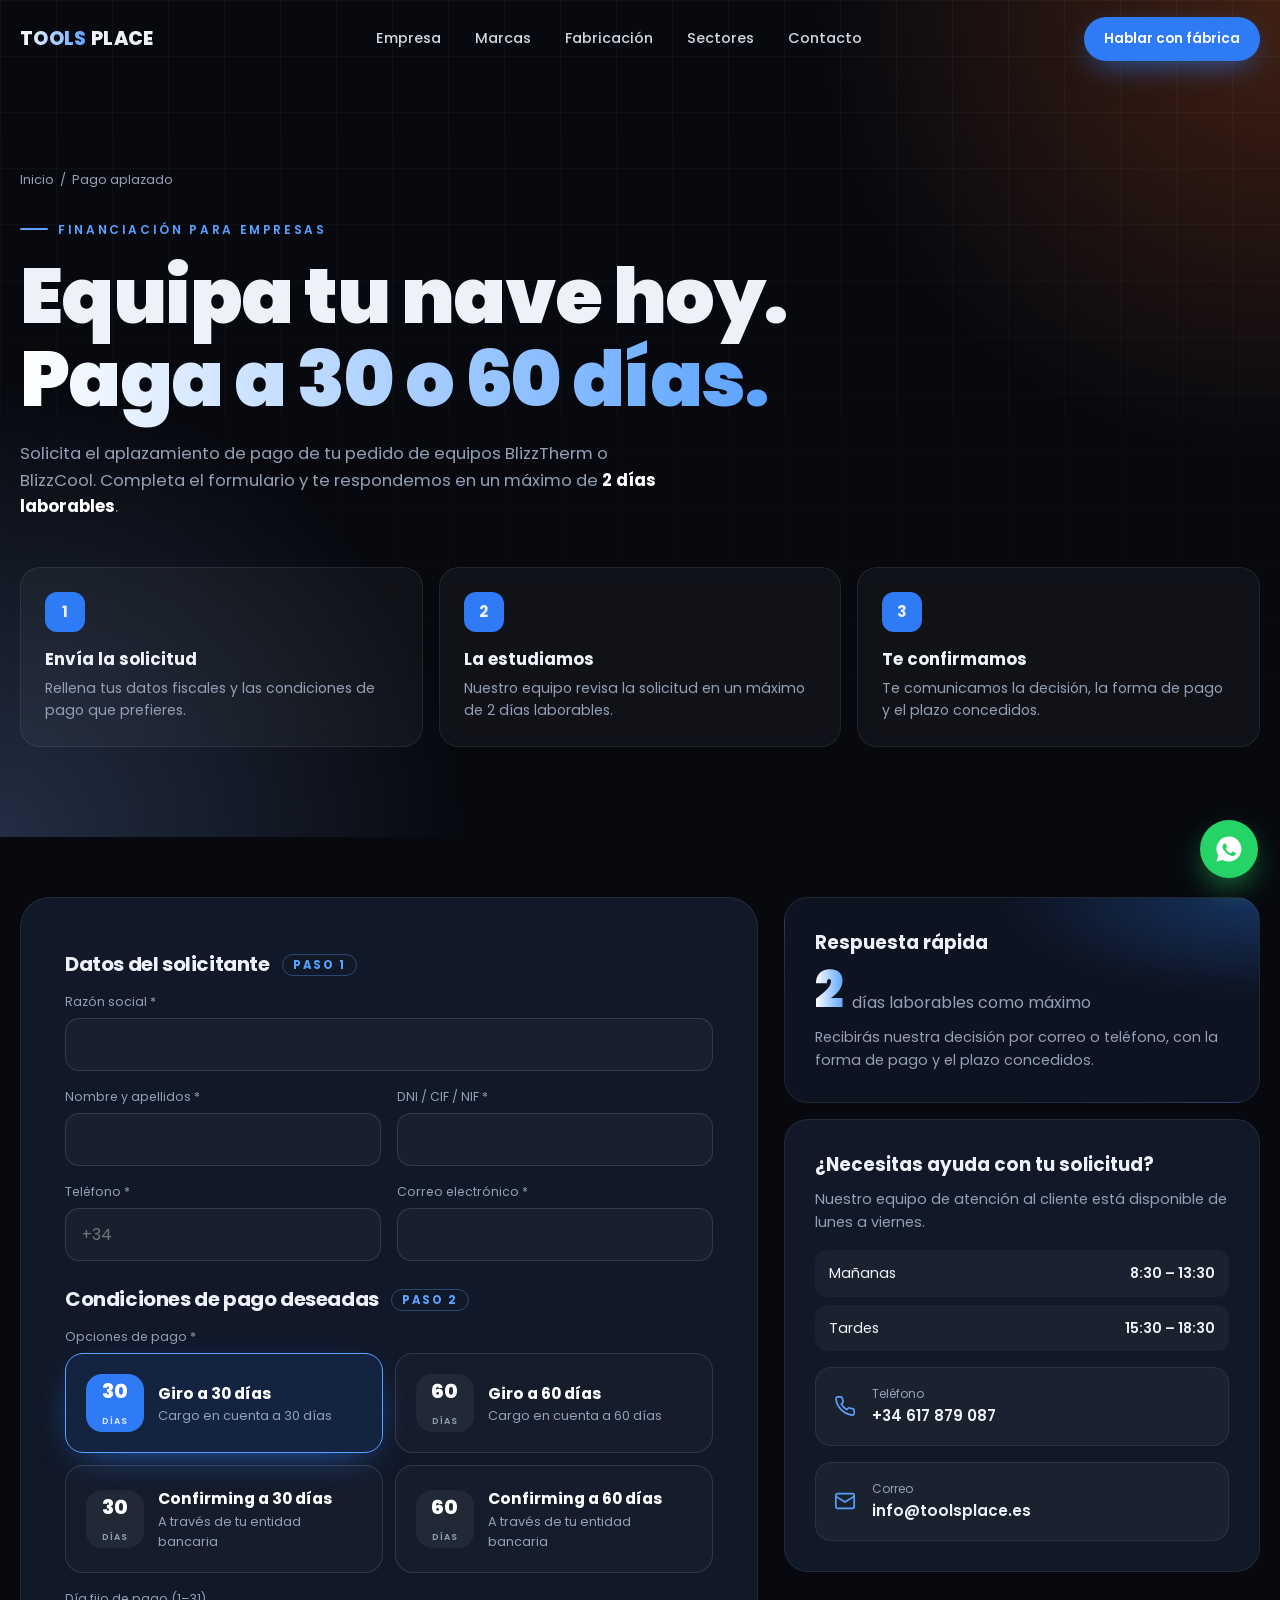
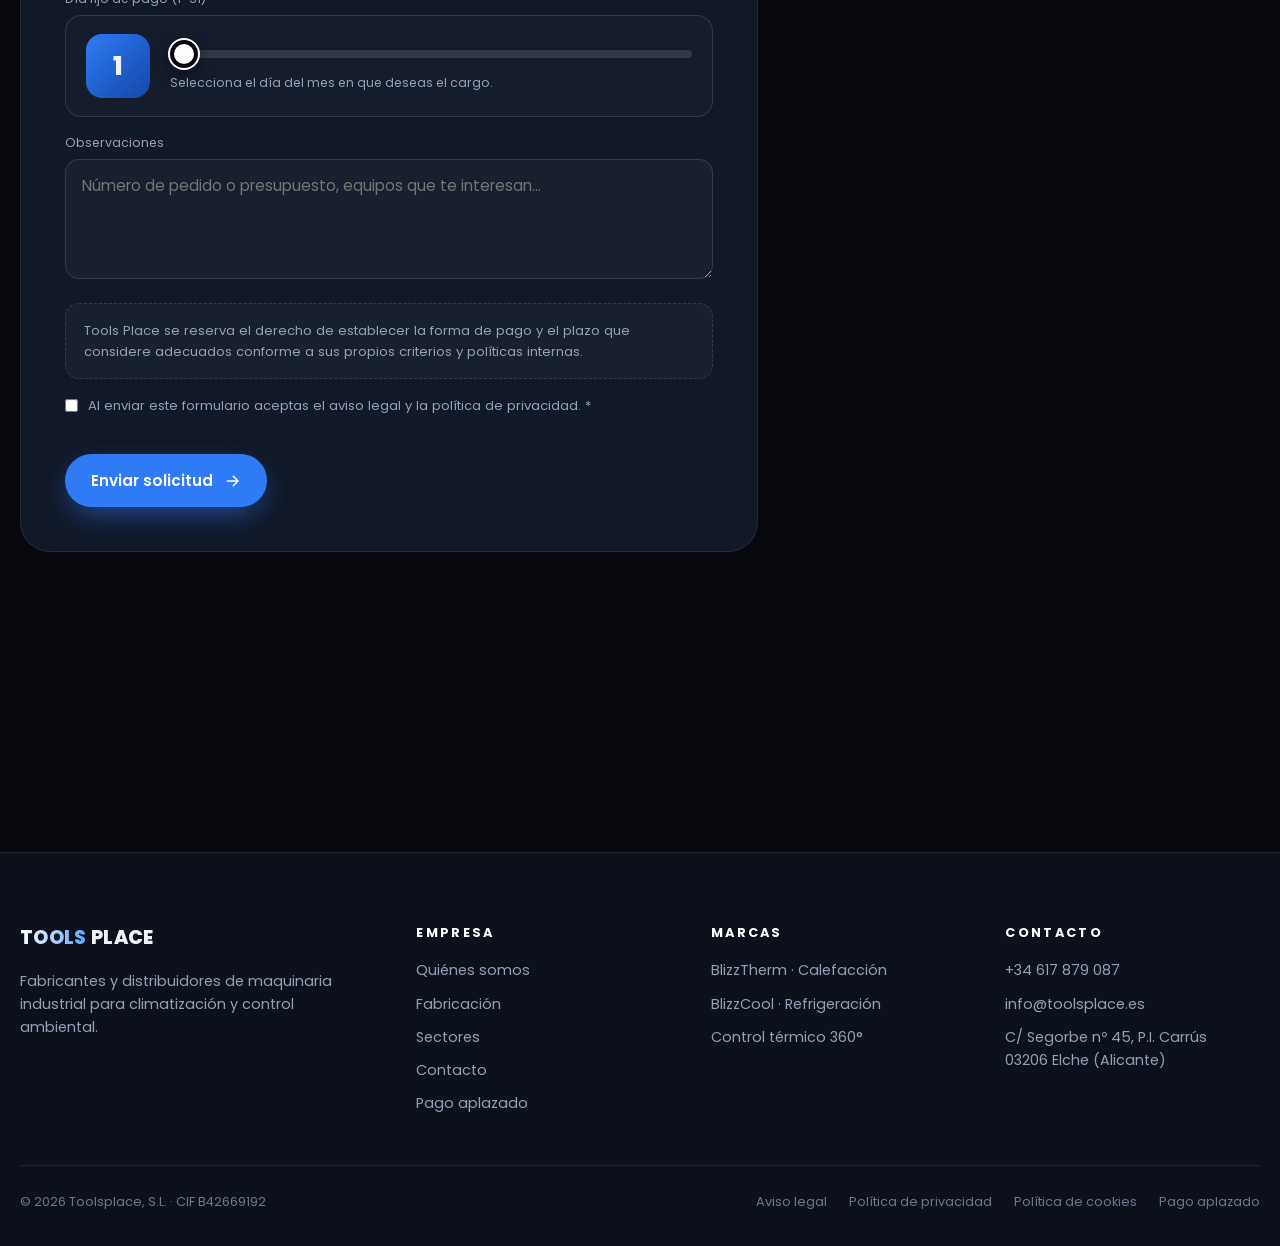
==== aplazamiento-de-pago.html @ 142a8d89 "tururu" ====
<!DOCTYPE html>
<html lang="es">
<head>
<meta charset="UTF-8">
<meta name="viewport" content="width=device-width, initial-scale=1">
<title>Aplazamiento de pago | Tools Place</title>
<meta name="description" content="Solicita el aplazamiento de pago de tus pedidos de Tools Place (BlizzTherm y BlizzCool): giro o confirming a 30 o 60 días. Respuesta en un máximo de 2 días laborables.">
<link rel="preconnect" href="https://fonts.googleapis.com">
<link rel="preconnect" href="https://fonts.gstatic.com" crossorigin>
<link href="https://fonts.googleapis.com/css2?family=Poppins:wght@300;400;500;600;700;800;900&display=swap" rel="stylesheet">
<style>
:root{
  --bg:#07090F;
  --bg-2:#0C111B;
  --panel:#111827;
  --line:rgba(255,255,255,.08);
  --text:#EEF2F8;
  --muted:#93A0B5;
  --tp:#2F7BF6;          /* azul Tools Place */
  --tp-2:#5AA2FF;
  --heat:#E8611A;        /* BlizzTherm */
  --heat-2:#B8181F;
  --cool:#6B8DC8;        /* BlizzCool */
  --cool-2:#7AB35B;
  --radius:22px;
  --ease:cubic-bezier(.22,1,.36,1);
}
*{box-sizing:border-box;margin:0;padding:0}
html{scroll-behavior:smooth}
body{font-family:'Poppins',system-ui,sans-serif;background:var(--bg);color:var(--text);overflow-x:hidden;-webkit-font-smoothing:antialiased;line-height:1.6}
img{max-width:100%;display:block}
a{color:inherit;text-decoration:none}
.wrap{width:min(1240px,100% - 40px);margin-inline:auto}
.eyebrow{display:inline-flex;align-items:center;gap:10px;font-size:.75rem;font-weight:600;letter-spacing:.22em;text-transform:uppercase;color:var(--tp-2)}
.eyebrow::before{content:"";width:28px;height:2px;background:currentColor;border-radius:2px}
h1,h2,h3{line-height:1.08;letter-spacing:-.02em}
h2{font-size:clamp(2rem,4.4vw,3.6rem);font-weight:800}
.lead{color:var(--muted);font-size:clamp(1rem,1.3vw,1.12rem);max-width:640px}
.t-heat{background:linear-gradient(90deg,#FFB14A,var(--heat) 45%,var(--heat-2));-webkit-background-clip:text;background-clip:text;color:transparent}
.t-cool{background:linear-gradient(90deg,var(--cool-2),#8FD3FF 50%,var(--cool));-webkit-background-clip:text;background-clip:text;color:transparent}
.t-tp{background:linear-gradient(90deg,#fff,var(--tp-2));-webkit-background-clip:text;background-clip:text;color:transparent}

.btn{display:inline-flex;align-items:center;gap:10px;padding:15px 26px;border-radius:999px;font-weight:600;font-size:.95rem;transition:transform .3s var(--ease),box-shadow .3s,background .3s;cursor:pointer;border:0;font-family:inherit}
.btn svg{width:18px;height:18px;transition:transform .3s var(--ease)}
.btn:hover svg{transform:translateX(4px)}
.btn-primary{background:var(--tp);color:#fff;box-shadow:0 10px 30px -8px rgba(47,123,246,.7)}
.btn-primary:hover{transform:translateY(-2px);box-shadow:0 16px 40px -8px rgba(47,123,246,.9)}
.btn-ghost{background:rgba(255,255,255,.06);color:#fff;border:1px solid rgba(255,255,255,.18);backdrop-filter:blur(8px)}
.btn-ghost:hover{background:rgba(255,255,255,.12)}

/* ---------- HEADER ---------- */
header{position:fixed;inset:0 0 auto 0;z-index:50;transition:background .4s,backdrop-filter .4s,border-color .4s;border-bottom:1px solid transparent}
header.scrolled{background:rgba(7,9,15,.78);backdrop-filter:blur(16px);border-color:var(--line)}
.nav{display:flex;align-items:center;justify-content:space-between;height:78px}
.logo{display:flex;align-items:center;gap:10px;font-weight:800;letter-spacing:.02em}
.logo img{height:40px;width:auto}
.logo .fallback{display:none;font-size:1.2rem}
.nav ul{display:flex;gap:34px;list-style:none;font-size:.9rem;font-weight:500}
.nav ul a{position:relative;color:#cfd6e3;transition:color .3s}
.nav ul a::after{content:"";position:absolute;left:0;bottom:-6px;height:2px;width:0;background:linear-gradient(90deg,var(--heat),var(--cool));transition:width .35s var(--ease)}
.nav ul a:hover{color:#fff}.nav ul a:hover::after{width:100%}
.nav .btn{padding:11px 20px;font-size:.85rem}
.burger{display:none;background:none;border:0;width:42px;height:42px;cursor:pointer}
.burger span{display:block;width:24px;height:2px;background:#fff;margin:5px auto;transition:.3s}

/* ---------- HERO (split frío / calor) ---------- */
.hero{position:relative;height:100vh;min-height:720px;overflow:hidden;--split:50%;cursor:ew-resize;user-select:none}
.hero .side{position:absolute;inset:0;background-size:cover;background-position:center}
.hero .cool{background-image:linear-gradient(115deg,rgba(6,20,40,.82),rgba(20,60,110,.55)),url("https://blizzcool.es/wp-content/uploads/2026/01/General-4.webp");background-color:#0E2440}
.hero .heat{background-image:linear-gradient(245deg,rgba(40,8,4,.8),rgba(120,30,10,.5)),url("https://blizztherm.es/wp-content/uploads/2026/08/Banner-1.webp");background-color:#3A1208;clip-path:inset(0 0 0 var(--split))}
.hero .cool::after,.hero .heat::after{content:"";position:absolute;inset:0}
.hero .cool::after{background:radial-gradient(60% 70% at 20% 60%,rgba(107,141,200,.35),transparent 70%)}
.hero .heat::after{background:radial-gradient(60% 70% at 80% 60%,rgba(232,97,26,.4),transparent 70%)}
#fx{position:absolute;inset:0;z-index:2;pointer-events:none}
.hero .shade{position:absolute;inset:0;z-index:3;background:linear-gradient(180deg,rgba(7,9,15,.55) 0%,transparent 30%,transparent 60%,var(--bg) 100%);pointer-events:none}
.divider{position:absolute;top:0;bottom:0;left:var(--split);z-index:4;width:2px;transform:translateX(-1px);background:linear-gradient(180deg,transparent,rgba(255,255,255,.9) 20%,rgba(255,255,255,.9) 80%,transparent);pointer-events:none}
.knob{position:absolute;top:50%;left:50%;transform:translate(-50%,-50%);width:112px;height:112px;border-radius:50%;background:rgba(10,14,22,.55);backdrop-filter:blur(10px);border:1px solid rgba(255,255,255,.35);display:grid;place-items:center;text-align:center;box-shadow:0 0 0 8px rgba(255,255,255,.04),0 20px 50px rgba(0,0,0,.5)}
.knob b{font-size:1.9rem;font-weight:800;line-height:1;font-variant-numeric:tabular-nums}
.knob small{display:block;font-size:.6rem;letter-spacing:.2em;color:#cfd6e3;margin-top:4px}
.knob .arrows{position:absolute;inset:-26px;display:flex;justify-content:space-between;align-items:center;font-size:.9rem;color:rgba(255,255,255,.7)}
.hero-content{position:absolute;z-index:5;inset:0;display:flex;flex-direction:column;justify-content:center;pointer-events:none}
.hero-content .wrap>*{pointer-events:auto}
.hero h1{font-size:clamp(2.6rem,7.2vw,6.4rem);font-weight:900;max-width:1000px;margin:18px 0 22px;text-shadow:0 10px 40px rgba(0,0,0,.45)}
.hero p.lead{color:#d5dbe6;max-width:600px}
.hero-cta{display:flex;gap:14px;flex-wrap:wrap;margin-top:34px}
.hero-labels{position:absolute;z-index:5;bottom:110px;left:0;right:0;pointer-events:none}
.hero-labels .wrap{display:flex;justify-content:space-between}
.hlabel{display:flex;align-items:center;gap:12px;font-size:.8rem;letter-spacing:.18em;text-transform:uppercase;font-weight:600;opacity:.9}
.hlabel i{width:10px;height:10px;border-radius:50%}
.hlabel.c i{background:var(--cool);box-shadow:0 0 14px var(--cool)}
.hlabel.h i{background:var(--heat);box-shadow:0 0 14px var(--heat)}
.scroll-hint{position:absolute;z-index:5;left:50%;bottom:30px;transform:translateX(-50%);width:26px;height:42px;border:2px solid rgba(255,255,255,.4);border-radius:14px}
.scroll-hint::after{content:"";position:absolute;left:50%;top:8px;width:4px;height:8px;margin-left:-2px;border-radius:2px;background:#fff;animation:sh 1.8s infinite}
@keyframes sh{0%{opacity:0;transform:translateY(0)}40%{opacity:1}100%{opacity:0;transform:translateY(14px)}}

/* ---------- MARQUEE ---------- */
.marquee{border-block:1px solid var(--line);background:var(--bg-2);overflow:hidden;padding:22px 0}
.marquee .track{display:flex;gap:56px;width:max-content;animation:mq 38s linear infinite}
.marquee span{display:flex;align-items:center;gap:56px;font-size:clamp(1.1rem,2vw,1.6rem);font-weight:700;color:#2b3446;white-space:nowrap;text-transform:uppercase;letter-spacing:.02em}
.marquee span::after{content:"✦";color:var(--tp);font-size:.8em}
.marquee span:nth-child(3n+1){color:#cfd6e3}
@keyframes mq{to{transform:translateX(-50%)}}

section{position:relative}
.sec{padding:clamp(90px,12vw,150px) 0}

/* ---------- FABRICANTES ---------- */
.maker{display:grid;grid-template-columns:1.05fr 1fr;gap:70px;align-items:center}
.maker-visual{position:relative;aspect-ratio:4/4.3;border-radius:28px;overflow:hidden;background:linear-gradient(135deg,#0f1a2e,#1b0f0c)}
.maker-visual img{width:100%;height:100%;object-fit:cover;transform:scale(1.08);transition:transform 1.4s var(--ease)}
.maker-visual.in img{transform:scale(1)}
.maker-visual::after{content:"";position:absolute;inset:0;background:linear-gradient(200deg,transparent 40%,rgba(7,9,15,.85))}
.badge-float{position:absolute;z-index:2;left:24px;bottom:24px;right:24px;display:flex;gap:14px;align-items:center;padding:18px 20px;border-radius:18px;background:rgba(12,17,27,.7);backdrop-filter:blur(14px);border:1px solid var(--line)}
.badge-float .ico{flex:none;width:48px;height:48px;border-radius:14px;display:grid;place-items:center;background:linear-gradient(135deg,var(--tp),#1447a8)}
.badge-float strong{display:block;font-size:1rem}
.badge-float small{color:var(--muted);font-size:.82rem}
.maker h2{margin:18px 0 22px}
.maker .lead+.lead{margin-top:14px}
.stats{display:grid;grid-template-columns:repeat(3,1fr);gap:14px;margin-top:40px}
.stat{padding:22px 18px;border-radius:18px;background:var(--panel);border:1px solid var(--line)}
.stat b{display:block;font-size:clamp(1.6rem,2.6vw,2.2rem);font-weight:800;line-height:1.1}
.stat small{color:var(--muted);font-size:.8rem;line-height:1.35;display:block;margin-top:6px}

/* ---------- MARCAS ---------- */
.brands-head{text-align:center;display:flex;flex-direction:column;align-items:center;gap:18px;margin-bottom:60px}
.brands{display:grid;grid-template-columns:1fr 1fr;gap:26px}
.brand{position:relative;border-radius:30px;overflow:hidden;min-height:660px;padding:44px;display:flex;flex-direction:column;border:1px solid var(--line);isolation:isolate;transform-style:preserve-3d;transition:transform .5s var(--ease),box-shadow .5s}
.brand .bg{position:absolute;inset:0;z-index:-2;background-size:cover;background-position:center;filter:grayscale(.35) brightness(.7);transform:scale(1.05);transition:transform 1.2s var(--ease)}
.brand:hover .bg{transform:scale(1.12)}
.brand::before{content:"";position:absolute;inset:0;z-index:-1}
.brand.therm .bg{background-image:url("https://blizztherm.es/wp-content/uploads/2026/08/Calefactores-por-infrarrojos.webp");background-color:#2A0E08}
.brand.therm::before{background:linear-gradient(180deg,rgba(14,5,3,.86),rgba(12,5,4,.97) 55%),radial-gradient(80% 50% at 50% 115%,rgba(232,97,26,.45),transparent 70%)}
.brand.cool .bg{background-image:url("https://blizzcool.es/wp-content/uploads/2026/01/Fundicion-2.webp");background-color:#0A1D33}
.brand.cool::before{background:linear-gradient(180deg,rgba(3,10,20,.86),rgba(3,9,18,.97) 55%),radial-gradient(80% 50% at 50% 115%,rgba(107,141,200,.45),transparent 70%)}
.brand.therm:hover{box-shadow:0 30px 90px -30px rgba(232,97,26,.65)}
.brand.cool:hover{box-shadow:0 30px 90px -30px rgba(107,141,200,.7)}
.brand .glow{position:absolute;z-index:-1;width:420px;height:420px;border-radius:50%;filter:blur(60px);opacity:0;transition:opacity .4s;pointer-events:none;transform:translate(-50%,-50%)}
.brand.therm .glow{background:rgba(232,97,26,.35)}
.brand.cool .glow{background:rgba(122,179,91,.28)}
.brand:hover .glow{opacity:1}
.brand-logo{align-self:flex-start;width:auto;height:auto;max-height:30px;max-width:190px;object-fit:contain;margin-bottom:6px}
.brand-logo-fb{display:none;font-size:2.2rem;font-weight:900;font-style:italic;letter-spacing:.02em}
.tag{display:inline-block;align-self:flex-start;padding:6px 12px;border-radius:999px;font-size:.72rem;font-weight:600;letter-spacing:.14em;text-transform:uppercase;margin:18px 0 16px}
.therm .tag{background:rgba(232,97,26,.16);color:#FFA06A;border:1px solid rgba(232,97,26,.35)}
.cool .tag{background:rgba(107,141,200,.16);color:#A9C3F0;border:1px solid rgba(107,141,200,.35)}
.brand h3{font-size:clamp(1.6rem,2.4vw,2.2rem);font-weight:800;margin-bottom:14px}
.brand p{color:#c3cad6;max-width:480px}
.lines{display:flex;flex-wrap:wrap;gap:8px;margin:24px 0}
.lines li{list-style:none}.lines a{display:block;padding:8px 14px;transition:background .3s,border-color .3s;border-radius:12px;background:rgba(255,255,255,.06);border:1px solid rgba(255,255,255,.1);font-size:.82rem}
.therm .lines a:hover{background:rgba(232,97,26,.2);border-color:rgba(232,97,26,.5)}.cool .lines a:hover{background:rgba(107,141,200,.2);border-color:rgba(107,141,200,.5)}
.products{margin-top:auto;display:grid;grid-template-columns:repeat(3,1fr);gap:12px}
.pcard{aspect-ratio:1;border-radius:18px;background:linear-gradient(160deg,#fff,#e7ebf2);display:grid;place-items:center;padding:10px;transition:transform .45s var(--ease)}
.pcard img{max-height:100%;object-fit:contain;mix-blend-mode:multiply}
.brand:hover .pcard:nth-child(1){transform:translateY(-6px)}
.brand:hover .pcard:nth-child(2){transform:translateY(-12px)}
.brand:hover .pcard:nth-child(3){transform:translateY(-6px)}
.brand-foot{display:flex;justify-content:space-between;align-items:center;margin-top:26px;gap:16px;flex-wrap:wrap}
.brand-foot small{color:var(--muted);font-size:.82rem}
.therm .btn{background:linear-gradient(90deg,var(--heat),var(--heat-2));color:#fff;box-shadow:0 10px 30px -10px rgba(232,97,26,.8)}
.cool .btn{background:linear-gradient(90deg,var(--cool),#4f6fae);color:#fff;box-shadow:0 10px 30px -10px rgba(107,141,200,.8)}
.brand .btn:hover{transform:translateY(-2px)}

/* ---------- 360 ---------- */
.dial-sec{background:radial-gradient(60% 80% at 50% 0%,rgba(47,123,246,.12),transparent 70%),var(--bg-2);border-block:1px solid var(--line);overflow:hidden}
.dial-grid{display:grid;grid-template-columns:1fr 1fr;gap:60px;align-items:center}
.dial-wrap{position:relative;display:grid;place-items:center}
.dial{width:min(460px,100%);aspect-ratio:1;position:relative}
.dial svg{width:100%;height:100%;overflow:visible}
.dial-center{position:absolute;inset:0;display:grid;place-items:center;text-align:center}
.dial-center b{font-size:clamp(3rem,7vw,5rem);font-weight:900;line-height:1;font-variant-numeric:tabular-nums;transition:color .3s}
.dial-center small{display:block;color:var(--muted);letter-spacing:.2em;text-transform:uppercase;font-size:.7rem;margin-top:8px}
.range{width:100%;margin-top:26px;-webkit-appearance:none;appearance:none;height:10px;border-radius:10px;background:linear-gradient(90deg,var(--cool-2),var(--cool) 30%,#9aa6b8 50%,var(--heat) 70%,var(--heat-2));outline:none}
.range::-webkit-slider-thumb{-webkit-appearance:none;width:28px;height:28px;border-radius:50%;background:#fff;border:4px solid var(--bg);box-shadow:0 0 0 2px #fff,0 6px 18px rgba(0,0,0,.5);cursor:grab}
.range::-moz-range-thumb{width:22px;height:22px;border-radius:50%;background:#fff;border:4px solid var(--bg);cursor:grab}
.range-labels{display:flex;justify-content:space-between;color:var(--muted);font-size:.75rem;margin-top:10px}
.reco{margin-top:30px;padding:26px;border-radius:20px;background:var(--panel);border:1px solid var(--line);min-height:170px;transition:border-color .4s,box-shadow .4s}
.reco .who{font-size:.72rem;letter-spacing:.2em;text-transform:uppercase;font-weight:600}
.reco h4{font-size:1.35rem;margin:6px 0 8px;line-height:1.2}
.reco p{color:var(--muted);font-size:.92rem}
.reco-links{display:flex;flex-wrap:wrap;gap:10px;margin-top:16px}.reco-links a{display:inline-block;padding:10px 18px;border-radius:999px;font-weight:600;font-size:.85rem;border:1px solid transparent;transition:transform .3s var(--ease),filter .3s}.reco-links a:hover{transform:translateY(-2px);filter:brightness(1.1)}.reco-links a.sec{background:transparent}

/* ---------- FABRICACIÓN ---------- */
.process{display:grid;grid-template-columns:repeat(4,1fr);gap:18px;margin-top:60px;counter-reset:step;position:relative}
.process::before{content:"";position:absolute;top:34px;left:6%;right:6%;height:2px;background:linear-gradient(90deg,var(--cool),var(--tp),var(--heat));opacity:.35}
.step{position:relative;padding:0 6px}
.step .num{width:68px;height:68px;border-radius:20px;display:grid;place-items:center;background:var(--panel);border:1px solid var(--line);font-weight:800;font-size:1.2rem;margin-bottom:22px;position:relative;z-index:1;transition:transform .4s var(--ease),background .4s}
.step:hover .num{transform:translateY(-6px) rotate(-6deg);background:var(--tp)}
.step h4{font-size:1.12rem;margin-bottom:8px}
.step p{color:var(--muted);font-size:.9rem}
.values{display:grid;grid-template-columns:repeat(4,1fr);gap:18px;margin-top:70px}
.value{padding:30px 24px;border-radius:22px;background:linear-gradient(180deg,rgba(255,255,255,.04),rgba(255,255,255,.01));border:1px solid var(--line);transition:transform .4s var(--ease),border-color .4s}
.value:hover{transform:translateY(-6px);border-color:rgba(90,162,255,.4)}
.value svg{width:34px;height:34px;color:var(--tp-2);margin-bottom:18px}
.value h4{font-size:1.05rem;margin-bottom:6px}
.value p{color:var(--muted);font-size:.88rem}

/* ---------- SECTORES ---------- */
.sectors{display:grid;grid-template-columns:repeat(4,1fr);grid-auto-rows:230px;gap:16px;margin-top:56px}
.sector{position:relative;border-radius:22px;overflow:hidden;background:#141b28;display:flex;align-items:flex-end;padding:22px}
.sector.big{grid-column:span 2;grid-row:span 2}
.sector .img{position:absolute;inset:0;background-size:cover;background-position:center;transition:transform 1s var(--ease)}
.sector:hover .img{transform:scale(1.08)}
.sector::after{content:"";position:absolute;inset:0;background:linear-gradient(180deg,transparent 35%,rgba(7,9,15,.9))}
.sector div{position:relative;z-index:1}
.sector h4{font-size:1.15rem}
.sector.big h4{font-size:1.7rem}
.sector small{color:#c3cad6;font-size:.82rem}
.chips{display:flex;gap:6px;margin-bottom:8px}
.chip{width:8px;height:8px;border-radius:50%}
.chip.h{background:var(--heat)}.chip.c{background:var(--cool)}

/* ---------- CONTACTO ---------- */
.contact{border-radius:34px;overflow:hidden;display:grid;grid-template-columns:1fr 1.1fr;background:var(--panel);border:1px solid var(--line)}
.contact-info{padding:56px;position:relative;background:radial-gradient(90% 70% at 0% 100%,rgba(232,97,26,.28),transparent 60%),radial-gradient(90% 70% at 100% 0%,rgba(107,141,200,.3),transparent 60%),#0d1320}
.contact-info h2{font-size:clamp(1.9rem,3.4vw,2.8rem);margin:18px 0 18px}
.cinfo{margin-top:36px;display:grid;gap:16px}
.cinfo a,.cinfo div{display:flex;gap:16px;align-items:center;padding:16px 18px;border-radius:16px;background:rgba(255,255,255,.04);border:1px solid var(--line);transition:background .3s}
.cinfo a:hover{background:rgba(255,255,255,.09)}
.cinfo svg{width:22px;height:22px;flex:none;color:var(--tp-2)}
.cinfo small{display:block;color:var(--muted);font-size:.75rem}
.cinfo strong{font-weight:600;font-size:.95rem}
form{padding:56px;display:grid;grid-template-columns:1fr 1fr;gap:16px;align-content:start}
form .full{grid-column:1/-1}
label{font-size:.78rem;color:var(--muted);display:block;margin-bottom:6px}
input:not([type=range]),select,textarea{width:100%;padding:14px 16px;border-radius:14px;border:1px solid rgba(255,255,255,.12);background:rgba(255,255,255,.03);color:#fff;font-family:inherit;font-size:.95rem;transition:border-color .3s,background .3s}
input:not([type=range]):focus,select:focus,textarea:focus{outline:none;border-color:var(--tp-2);background:rgba(90,162,255,.06)}
select option{background:var(--panel)}
textarea{min-height:120px;resize:vertical}
.choice{display:grid;grid-template-columns:repeat(3,1fr);gap:10px}
.choice input{display:none}
.choice label{margin:0;padding:14px 10px;border-radius:14px;border:1px solid rgba(255,255,255,.12);text-align:center;color:#dfe5ee;font-size:.85rem;cursor:pointer;transition:.3s}
.choice input:checked+label.h{border-color:var(--heat);background:rgba(232,97,26,.15)}
.choice input:checked+label.c{border-color:var(--cool);background:rgba(107,141,200,.15)}
.choice input:checked+label.b{border-color:var(--tp-2);background:rgba(90,162,255,.12)}
.check{display:flex;gap:10px;align-items:flex-start;font-size:.82rem;color:var(--muted)}
.check input{width:auto;margin-top:4px}

/* ---------- FOOTER ---------- */
footer{border-top:1px solid var(--line);padding:70px 0 34px;margin-top:clamp(90px,12vw,150px);background:var(--bg-2)}
.fgrid{display:grid;grid-template-columns:1.4fr 1fr 1fr 1fr;gap:40px}
footer h5{font-size:.8rem;letter-spacing:.18em;text-transform:uppercase;color:#fff;margin-bottom:16px}
footer ul{list-style:none;display:grid;gap:10px;font-size:.9rem;color:var(--muted)}
footer ul a:hover{color:#fff}
footer p{color:var(--muted);font-size:.9rem;margin-top:16px;max-width:340px}
.fbrands{display:flex;gap:18px;align-items:center;margin-top:22px}
.fbrands img{width:auto;height:auto;max-height:20px;max-width:120px;object-fit:contain;opacity:.85}
.legal{display:flex;justify-content:space-between;gap:20px;flex-wrap:wrap;border-top:1px solid var(--line);margin-top:50px;padding-top:26px;font-size:.8rem;color:#6b778b}
.legal div{display:flex;gap:22px;flex-wrap:wrap}

.wa{position:fixed;right:22px;bottom:22px;z-index:60;width:58px;height:58px;border-radius:50%;background:#25D366;display:grid;place-items:center;box-shadow:0 12px 30px -6px rgba(37,211,102,.6);transition:transform .3s var(--ease)}
.wa:hover{transform:scale(1.08)}
.wa svg{width:30px;height:30px;fill:#fff}

/* reveal */
.rv{opacity:0;transform:translateY(40px);transition:opacity 1s var(--ease),transform 1s var(--ease)}
.rv.in{opacity:1;transform:none}
.rv.d1{transition-delay:.1s}.rv.d2{transition-delay:.2s}.rv.d3{transition-delay:.3s}

/* ---------- RESPONSIVE ---------- */
@media (max-width:1024px){
  .maker,.dial-grid,.contact{grid-template-columns:1fr}
  .brands{grid-template-columns:1fr}
  .process,.values{grid-template-columns:1fr 1fr}
  .process::before{display:none}
  .sectors{grid-template-columns:1fr 1fr}
  .fgrid{grid-template-columns:1fr 1fr}
}
@media (max-width:860px){
  .nav ul,.nav .btn{display:none}
  .burger{display:block}
  .nav.open ul{display:flex;flex-direction:column;position:absolute;top:78px;left:0;right:0;padding:26px 20px;gap:22px;background:rgba(7,9,15,.97);border-bottom:1px solid var(--line);font-size:1.05rem}
}
@media (max-width:640px){
  .wrap{width:calc(100% - 32px)}
  .hero{min-height:680px}
  .knob{width:88px;height:88px}.knob b{font-size:1.4rem}
  .hero-labels{bottom:90px}
  .brand{padding:28px;min-height:auto}
  .stats{grid-template-columns:1fr 1fr}
  .process,.values,.sectors{grid-template-columns:1fr}
  .sector.big{grid-column:auto;grid-row:span 1}
  form,.contact-info{padding:30px 22px}
  form{grid-template-columns:1fr}
  .choice{grid-template-columns:1fr}
  .fgrid{grid-template-columns:1fr}
}
@media (prefers-reduced-motion:reduce){
  *,*::before,*::after{animation:none!important;transition:none!important}
  .rv{opacity:1;transform:none}
}

/* ---------- PAGO APLAZADO ---------- */
.phero{position:relative;padding:170px 0 90px;overflow:hidden;background:radial-gradient(60% 90% at 0% 100%,rgba(107,141,200,.28),transparent 60%),radial-gradient(60% 90% at 100% 0%,rgba(232,97,26,.26),transparent 60%),var(--bg)}
.phero::after{content:"";position:absolute;inset:0;background-image:linear-gradient(rgba(255,255,255,.035) 1px,transparent 1px),linear-gradient(90deg,rgba(255,255,255,.035) 1px,transparent 1px);background-size:56px 56px;mask-image:linear-gradient(180deg,#000,transparent);pointer-events:none}
.phero .wrap{position:relative;z-index:1}
.crumbs{font-size:.8rem;color:var(--muted);margin-bottom:22px}.crumbs a:hover{color:#fff}
.phero h1{font-size:clamp(2.4rem,6vw,4.8rem);font-weight:900;margin:16px 0 20px;max-width:900px}
.psteps{display:grid;grid-template-columns:repeat(3,1fr);gap:16px;margin-top:46px}
.pstep{padding:24px;border-radius:20px;background:rgba(255,255,255,.04);border:1px solid var(--line);backdrop-filter:blur(8px)}
.pstep b{display:inline-grid;place-items:center;width:40px;height:40px;border-radius:12px;background:var(--tp);font-size:.95rem;margin-bottom:14px}
.pstep h4{font-size:1.05rem;margin-bottom:4px}.pstep p{color:var(--muted);font-size:.88rem}
.pgrid{display:grid;grid-template-columns:1.55fr 1fr;gap:26px;align-items:start}
.pform{padding:44px;border-radius:30px;background:var(--panel);border:1px solid var(--line);display:grid;grid-template-columns:1fr 1fr;gap:16px}
.pform h3{grid-column:1/-1;font-size:1.25rem;display:flex;align-items:center;gap:12px;margin-top:12px}
.pform h3:first-child{margin-top:0}
.pform h3 span{font-size:.72rem;color:var(--tp-2);letter-spacing:.18em;border:1px solid rgba(90,162,255,.35);padding:4px 10px;border-radius:999px}
.pform .full{grid-column:1/-1}
.opts{display:grid;grid-template-columns:repeat(2,1fr);gap:12px}
.opts input{display:none}
.opts label{margin:0;cursor:pointer;padding:20px;border-radius:18px;border:1px solid rgba(255,255,255,.12);background:rgba(255,255,255,.02);display:flex;align-items:center;gap:14px;color:#fff;transition:.3s}
.opts label:hover{border-color:rgba(90,162,255,.45)}
.opts .d{flex:none;width:58px;height:58px;border-radius:16px;display:grid;place-items:center;background:rgba(255,255,255,.05);font-weight:800;font-size:1.25rem;line-height:1;text-align:center;transition:.3s}
.opts .d small{display:block;font-size:.55rem;font-weight:600;letter-spacing:.12em;color:var(--muted);margin-top:3px}
.opts strong{display:block;font-size:.98rem}.opts em{font-style:normal;color:var(--muted);font-size:.8rem}
.opts input:checked+label{border-color:var(--tp-2);background:rgba(47,123,246,.12);box-shadow:0 10px 40px -18px var(--tp)}
.opts input:checked+label .d{background:var(--tp)}
.opts input:checked+label .d small{color:#dbe8ff}
.day{display:flex;align-items:center;gap:20px;padding:18px 20px;border-radius:16px;border:1px solid rgba(255,255,255,.12);background:rgba(255,255,255,.02)}
.day output{flex:none;width:64px;height:64px;border-radius:16px;display:grid;place-items:center;font-size:1.6rem;font-weight:800;background:linear-gradient(135deg,var(--tp),#1447a8)}
.day .range{margin:0;background:linear-gradient(90deg,var(--tp) var(--p,0%),rgba(255,255,255,.12) var(--p,0%));height:8px}
.day small{display:block;color:var(--muted);font-size:.78rem;margin-top:8px}
.pnote{grid-column:1/-1;font-size:.82rem;color:var(--muted);padding:16px 18px;border-radius:14px;background:rgba(255,255,255,.03);border:1px dashed rgba(255,255,255,.12)}
.aside{position:sticky;top:100px;display:grid;gap:16px}
.acard{padding:30px;border-radius:24px;background:var(--panel);border:1px solid var(--line)}
.acard h4{font-size:1.15rem;margin-bottom:8px}.acard p{color:var(--muted);font-size:.9rem}
.acard.glow{background:radial-gradient(90% 80% at 100% 0%,rgba(47,123,246,.3),transparent 60%),#0d1320}
.hours{display:grid;gap:8px;margin:16px 0 4px}
.hours div{display:flex;justify-content:space-between;padding:12px 14px;border-radius:12px;background:rgba(255,255,255,.04);font-size:.88rem}
.hours b{font-weight:600}
.acard .cinfo{margin-top:16px}
.big2{display:flex;align-items:baseline;gap:8px;margin:6px 0 10px}.big2 b{font-size:3.2rem;font-weight:900;line-height:1}.big2 span{color:var(--muted)}
@media (max-width:1024px){.pgrid{grid-template-columns:1fr}.aside{position:static}}
@media (max-width:640px){.psteps,.opts{grid-template-columns:1fr}.pform{grid-template-columns:1fr;padding:26px 20px}.phero{padding:130px 0 60px}}

.fstatus{font-size:.88rem;border-radius:14px}
.fstatus.ok,.fstatus.err{padding:14px 16px}
.fstatus.ok{background:rgba(122,179,91,.14);border:1px solid rgba(122,179,91,.45);color:#cfe9bf}
.fstatus.err{background:rgba(184,24,31,.14);border:1px solid rgba(184,24,31,.5);color:#ffc9c9}
.hp{position:absolute!important;left:-9999px!important;width:1px;height:1px;opacity:0}
button[disabled]{opacity:.7;cursor:wait}
</style>
</head>
<body>

<header id="top">
  <div class="wrap nav" id="nav">
    <a href="index.html" class="logo" aria-label="Tools Place">
      <img src="https://toolsplace.es/wp-content/uploads/2026/01/Logo-Web-2-e1770219357109.webp" alt="Tools Place" onerror="this.style.display='none';this.nextElementSibling.style.display='block'">
      <span class="fallback"><span class="t-tp">TOOLS</span> PLACE</span>
    </a>
    <ul>
      <li><a href="index.html#fabricantes">Empresa</a></li>
      <li><a href="index.html#marcas">Marcas</a></li>
      <li><a href="index.html#fabricacion">Fabricación</a></li>
      <li><a href="index.html#sectores">Sectores</a></li>
      <li><a href="index.html#contacto">Contacto</a></li>
    </ul>
    <a href="index.html#contacto" class="btn btn-primary">Hablar con fábrica</a>
    <button class="burger" aria-label="Menú" onclick="document.getElementById('nav').classList.toggle('open')"><span></span><span></span><span></span></button>
  </div>
</header>

<section class="phero">
  <div class="wrap">
    <div class="crumbs rv"><a href="index.html">Inicio</a> &nbsp;/&nbsp; Pago aplazado</div>
    <span class="eyebrow rv">Financiación para empresas</span>
    <h1 class="rv d1">Equipa tu nave hoy. <span class="t-tp">Paga a 30 o 60 días.</span></h1>
    <p class="lead rv d2">Solicita el aplazamiento de pago de tu pedido de equipos BlizzTherm o BlizzCool. Completa el formulario y te respondemos en un máximo de <strong style="color:#fff">2 días laborables</strong>.</p>
    <div class="psteps">
      <div class="pstep rv"><b>1</b><h4>Envía la solicitud</h4><p>Rellena tus datos fiscales y las condiciones de pago que prefieres.</p></div>
      <div class="pstep rv d1"><b>2</b><h4>La estudiamos</h4><p>Nuestro equipo revisa la solicitud en un máximo de 2 días laborables.</p></div>
      <div class="pstep rv d2"><b>3</b><h4>Te confirmamos</h4><p>Te comunicamos la decisión, la forma de pago y el plazo concedidos.</p></div>
    </div>
  </div>
</section>

<section class="sec" style="padding-top:60px">
  <div class="wrap pgrid">
    <form class="pform rv" id="pform" action="https://formsubmit.co/administracion@toolsplace.es" method="POST">
        <input type="hidden" name="_subject" value="Solicitud de aplazamiento de pago · Tools Place">
        <input type="hidden" name="_cc" value="info@toolsplace.es">
        <input type="hidden" name="_template" value="table">
        <input type="hidden" name="_captcha" value="false">
        <input type="text" name="_honey" class="hp" tabindex="-1" autocomplete="off" aria-hidden="true">
      <h3>Datos del solicitante <span>PASO 1</span></h3>
      <div class="full"><label for="rs">Razón social *</label><input id="rs" name="Razón social" required></div>
      <div><label for="nom">Nombre y apellidos *</label><input id="nom" name="Nombre y apellidos" required></div>
      <div><label for="nif">DNI / CIF / NIF *</label><input id="nif" name="DNI / CIF / NIF" required></div>
      <div><label for="tel">Teléfono *</label><input id="tel" name="Teléfono" type="tel" placeholder="+34" required></div>
      <div><label for="mail">Correo electrónico *</label><input id="mail" name="email" type="email" required></div>

      <h3>Condiciones de pago deseadas <span>PASO 2</span></h3>
      <div class="full"><label>Opciones de pago *</label>
        <div class="opts">
          <input type="radio" name="Opción de pago" value="Giro a 30 días" id="g30" required checked><label for="g30"><span class="d">30<small>DÍAS</small></span><span><strong>Giro a 30 días</strong><em>Cargo en cuenta a 30 días</em></span></label>
          <input type="radio" name="Opción de pago" value="Giro a 60 días" id="g60"><label for="g60"><span class="d">60<small>DÍAS</small></span><span><strong>Giro a 60 días</strong><em>Cargo en cuenta a 60 días</em></span></label>
          <input type="radio" name="Opción de pago" value="Confirming a 30 días" id="c30"><label for="c30"><span class="d">30<small>DÍAS</small></span><span><strong>Confirming a 30 días</strong><em>A través de tu entidad bancaria</em></span></label>
          <input type="radio" name="Opción de pago" value="Confirming a 60 días" id="c60"><label for="c60"><span class="d">60<small>DÍAS</small></span><span><strong>Confirming a 60 días</strong><em>A través de tu entidad bancaria</em></span></label>
        </div>
      </div>
      <div class="full"><label for="dia">Día fijo de pago (1–31)</label>
        <div class="day"><output id="diaOut">1</output><div style="flex:1"><input type="range" class="range" id="dia" name="Día fijo de pago" min="1" max="31" value="1"><small>Selecciona el día del mes en que deseas el cargo.</small></div></div>
      </div>
      <div class="full"><label for="obs">Observaciones</label><textarea id="obs" name="Observaciones" placeholder="Número de pedido o presupuesto, equipos que te interesan…"></textarea></div>
      <p class="pnote">Tools Place se reserva el derecho de establecer la forma de pago y el plazo que considere adecuados conforme a sus propios criterios y políticas internas.</p>
      <label class="check full"><input type="checkbox" name="Aviso legal y privacidad" value="Aceptado" required> Al enviar este formulario aceptas el aviso legal y la política de privacidad. *</label>
      <p class="fstatus full" role="status" aria-live="polite"></p>
      <div class="full"><button class="btn btn-primary" type="submit">Enviar solicitud <svg viewBox="0 0 24 24" fill="none" stroke="currentColor" stroke-width="2"><path d="M5 12h14M13 5l7 7-7 7"/></svg></button></div>
    </form>

    <aside class="aside">
      <div class="acard glow rv d1">
        <h4>Respuesta rápida</h4>
        <div class="big2"><b class="t-tp">2</b><span>días laborables como máximo</span></div>
        <p>Recibirás nuestra decisión por correo o teléfono, con la forma de pago y el plazo concedidos.</p>
      </div>
      <div class="acard rv d2">
        <h4>¿Necesitas ayuda con tu solicitud?</h4>
        <p>Nuestro equipo de atención al cliente está disponible de lunes a viernes.</p>
        <div class="hours"><div><span>Mañanas</span><b>8:30 – 13:30</b></div><div><span>Tardes</span><b>15:30 – 18:30</b></div></div>
        <div class="cinfo">
          <a href="tel:+34617879087"><svg viewBox="0 0 24 24" fill="none" stroke="currentColor" stroke-width="1.8"><path d="M22 16.9v3a2 2 0 0 1-2.2 2 19.8 19.8 0 0 1-8.6-3.1 19.5 19.5 0 0 1-6-6A19.8 19.8 0 0 1 2.1 4.2 2 2 0 0 1 4.1 2h3a2 2 0 0 1 2 1.7c.1.9.4 1.8.7 2.7a2 2 0 0 1-.5 2.1L8 9.8a16 16 0 0 0 6 6l1.3-1.3a2 2 0 0 1 2.1-.4c.9.3 1.8.6 2.7.7a2 2 0 0 1 1.7 2z"/></svg><span><small>Teléfono</small><strong>+34 617 879 087</strong></span></a>
          <a href="mailto:info@toolsplace.es"><svg viewBox="0 0 24 24" fill="none" stroke="currentColor" stroke-width="1.8"><rect x="2" y="4" width="20" height="16" rx="2"/><path d="m22 7-10 6L2 7"/></svg><span><small>Correo</small><strong>info@toolsplace.es</strong></span></a>
        </div>
      </div>
    </aside>
  </div>
</section>

<footer>
  <div class="wrap">
    <div class="fgrid">
      <div>
        <a href="index.html" class="logo"><img src="https://toolsplace.es/wp-content/uploads/2026/01/Logo-Web-2-e1770219357109.webp" alt="Tools Place" onerror="this.style.display='none';this.nextElementSibling.style.display='block'"><span class="fallback"><span class="t-tp">TOOLS</span> PLACE</span></a>
        <p>Fabricantes y distribuidores de maquinaria industrial para climatización y control ambiental.</p>
        <div class="fbrands">
          <a href="https://blizztherm.es/" target="_blank" rel="noopener"><img src="https://toolsplace.es/wp-content/uploads/2026/06/LOGO_BLIZZTHERM_BLANCO-1024x200.png" alt="BlizzTherm" onerror="this.remove()"></a>
          <a href="https://blizzcool.es/" target="_blank" rel="noopener"><img src="https://toolsplace.es/wp-content/uploads/2026/02/Recurso-1@2x-1-1024x131.webp" alt="BlizzCool" onerror="this.remove()"></a>
        </div>
      </div>
      <div><h5>Empresa</h5><ul><li><a href="index.html#fabricantes">Quiénes somos</a></li><li><a href="index.html#fabricacion">Fabricación</a></li><li><a href="index.html#sectores">Sectores</a></li><li><a href="index.html#contacto">Contacto</a></li><li><a href="aplazamiento-de-pago.html">Pago aplazado</a></li></ul></div>
      <div><h5>Marcas</h5><ul><li><a href="https://blizztherm.es/" target="_blank" rel="noopener">BlizzTherm · Calefacción</a></li><li><a href="https://blizzcool.es/" target="_blank" rel="noopener">BlizzCool · Refrigeración</a></li><li><a href="index.html#control">Control térmico 360°</a></li></ul></div>
      <div><h5>Contacto</h5><ul><li><a href="tel:+34617879087">+34 617 879 087</a></li><li><a href="mailto:info@toolsplace.es">info@toolsplace.es</a></li><li>C/ Segorbe nº 45, P.I. Carrús<br>03206 Elche (Alicante)</li></ul></div>
    </div>
    <div class="legal">
      <span>© <span id="yr"></span> Toolsplace, S.L. · CIF B42669192</span>
      <div><a href="#">Aviso legal</a><a href="#">Política de privacidad</a><a href="#">Política de cookies</a><a href="aplazamiento-de-pago.html">Pago aplazado</a></div>
    </div>
  </div>
</footer>

<a class="wa" href="https://wa.me/34617879087" target="_blank" rel="noopener" aria-label="WhatsApp"><svg viewBox="0 0 24 24"><path d="M12 2a10 10 0 0 0-8.6 15.1L2 22l5-1.3A10 10 0 1 0 12 2zm5.3 14.2c-.2.6-1.3 1.2-1.8 1.3-.5.1-1 .1-1.7-.1-.4-.1-.9-.3-1.5-.6-2.6-1.1-4.3-3.8-4.4-4-.1-.2-1.1-1.4-1.1-2.7s.7-1.9.9-2.2c.2-.3.5-.3.7-.3h.5c.2 0 .4 0 .6.5l.8 1.9c.1.1.1.3 0 .5l-.3.5-.4.4c-.1.1-.3.3-.1.6.2.3.7 1.2 1.5 1.9 1 .9 1.9 1.2 2.2 1.3.3.1.4.1.6-.1l.8-1c.2-.3.4-.2.6-.1l1.8.9c.3.1.4.2.5.3.1.2.1.7-.1 1.3z"/></svg></a>

<script>
(()=>{
document.getElementById('yr').textContent=new Date().getFullYear();
const hd=document.querySelector('header');
const sc=()=>hd.classList.toggle('scrolled',scrollY>40);sc();addEventListener('scroll',sc,{passive:true});
const io=new IntersectionObserver(es=>es.forEach(e=>{if(e.isIntersecting){e.target.classList.add('in');io.unobserve(e.target)}}),{threshold:.1});
document.querySelectorAll('.rv').forEach(el=>io.observe(el));
const d=document.getElementById('dia'),o=document.getElementById('diaOut');
const u=()=>{o.textContent=d.value;d.style.setProperty('--p',((d.value-1)/30*100)+'%')};d.addEventListener('input',u);u();

/* Envío de formularios (FormSubmit) */
function wireForm(form,okMsg){
  const btn=form.querySelector('button[type=submit]'),label=btn.innerHTML,st=form.querySelector('.fstatus');
  form.addEventListener('submit',async e=>{
    e.preventDefault();
    btn.disabled=true;btn.textContent='Enviando…';st.textContent='';st.className='fstatus full';
    try{
      const data=Object.fromEntries(new FormData(form).entries());
      const r=await fetch(form.action.replace('formsubmit.co/','formsubmit.co/ajax/'),{method:'POST',headers:{'Content-Type':'application/json','Accept':'application/json'},body:JSON.stringify(data)});
      const j=await r.json().catch(()=>({}));
      if(!r.ok||j.success===false||j.success==='false')throw new Error(j.message||'Error');
      form.reset();form.dispatchEvent(new Event('reset-ui'));
      st.textContent=okMsg;st.classList.add('ok');btn.innerHTML=label;
    }catch(err){
      st.textContent='No se ha podido enviar. Inténtalo de nuevo o escríbenos a info@toolsplace.es / +34 617 879 087.';st.classList.add('err');btn.innerHTML=label;
    }finally{btn.disabled=false}
  });
}
const pf=document.getElementById('pform');pf.addEventListener('reset-ui',()=>setTimeout(u,0));
wireForm(pf,'¡Solicitud enviada! La estudiaremos y te responderemos en un máximo de 2 días laborables.');
})();
</script>
</body>
</html>
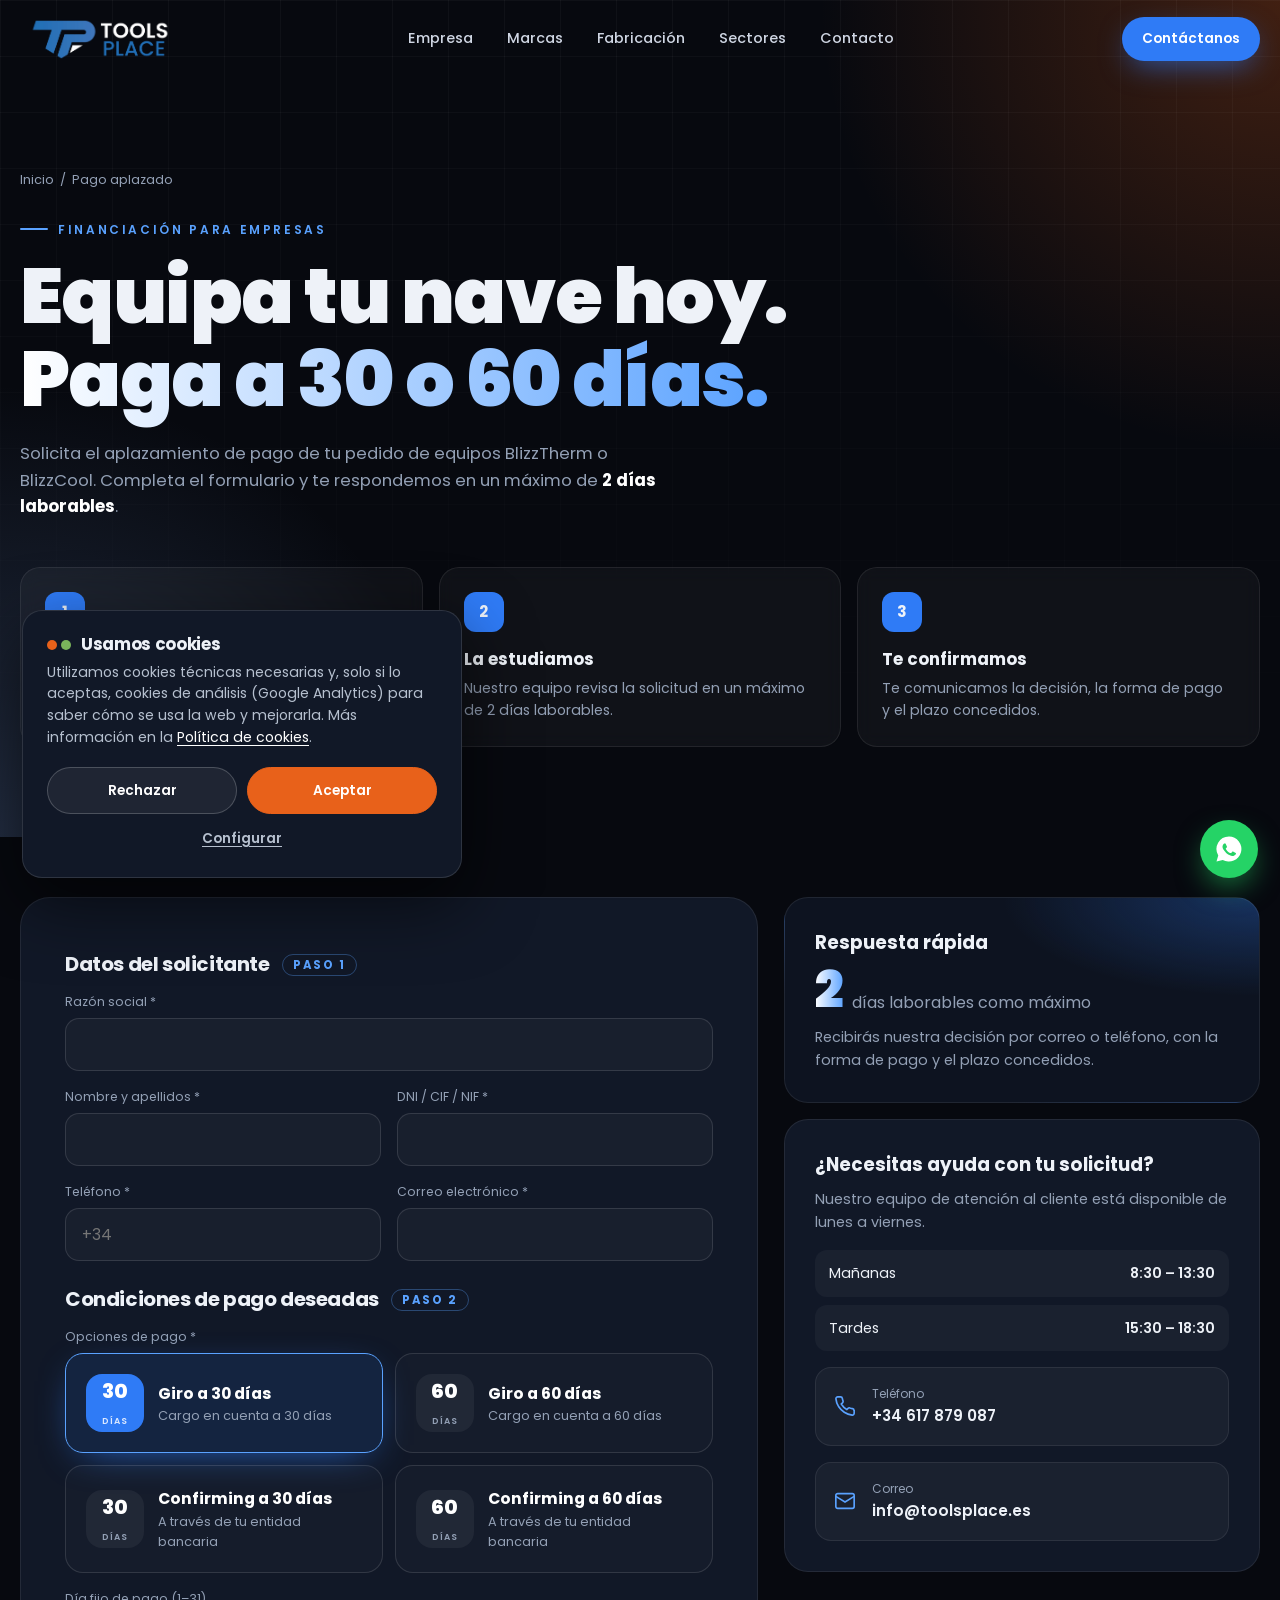
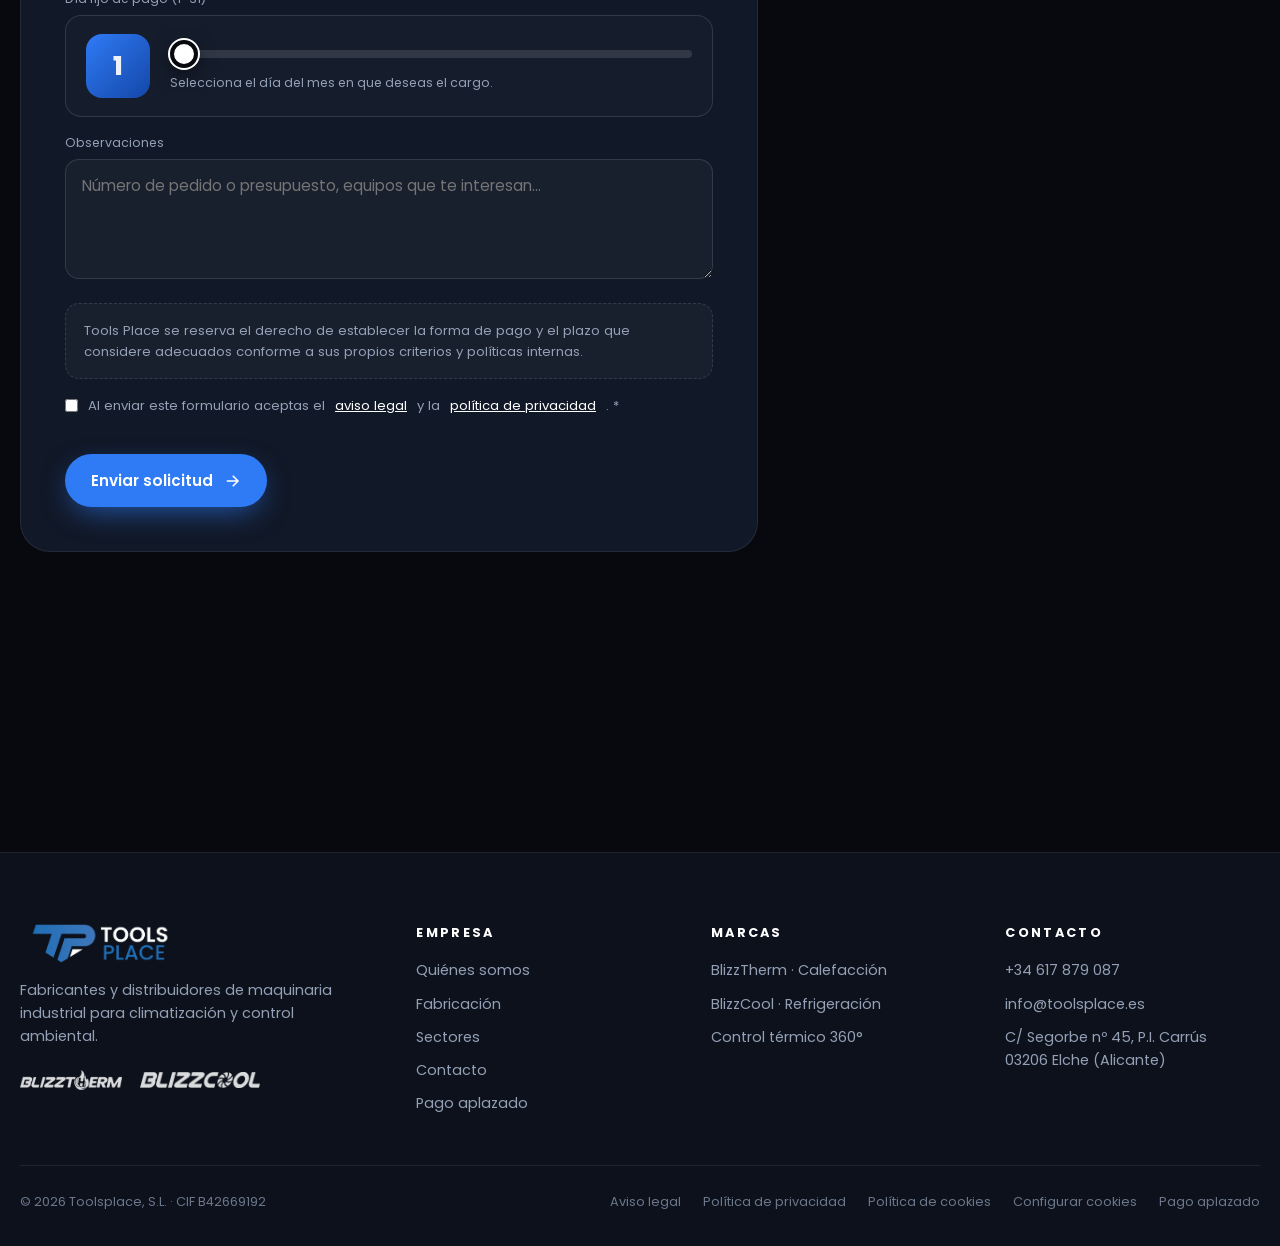
==== commit 3fcbb7a4: "Imágenes locales, páginas legales, banner de cookies y ajustes de portada - Imágenes y logos copiado" ====
--- a/aplazamiento-de-pago.html
+++ b/aplazamiento-de-pago.html
@@ -66,8 +66,8 @@
 /* ---------- HERO (split frío / calor) ---------- */
 .hero{position:relative;height:100vh;min-height:720px;overflow:hidden;--split:50%;cursor:ew-resize;user-select:none}
 .hero .side{position:absolute;inset:0;background-size:cover;background-position:center}
-.hero .cool{background-image:linear-gradient(115deg,rgba(6,20,40,.82),rgba(20,60,110,.55)),url("https://blizzcool.es/wp-content/uploads/2026/01/General-4.webp");background-color:#0E2440}
-.hero .heat{background-image:linear-gradient(245deg,rgba(40,8,4,.8),rgba(120,30,10,.5)),url("https://blizztherm.es/wp-content/uploads/2026/08/Banner-1.webp");background-color:#3A1208;clip-path:inset(0 0 0 var(--split))}
+.hero .cool{background-image:linear-gradient(115deg,rgba(6,20,40,.82),rgba(20,60,110,.55)),url("assets/img/General-4.avif");background-color:#0E2440}
+.hero .heat{background-image:linear-gradient(245deg,rgba(40,8,4,.8),rgba(120,30,10,.5)),url("assets/img/Banner-1.webp");background-color:#3A1208;clip-path:inset(0 0 0 var(--split))}
 .hero .cool::after,.hero .heat::after{content:"";position:absolute;inset:0}
 .hero .cool::after{background:radial-gradient(60% 70% at 20% 60%,rgba(107,141,200,.35),transparent 70%)}
 .hero .heat::after{background:radial-gradient(60% 70% at 80% 60%,rgba(232,97,26,.4),transparent 70%)}
@@ -128,9 +128,9 @@
 .brand .bg{position:absolute;inset:0;z-index:-2;background-size:cover;background-position:center;filter:grayscale(.35) brightness(.7);transform:scale(1.05);transition:transform 1.2s var(--ease)}
 .brand:hover .bg{transform:scale(1.12)}
 .brand::before{content:"";position:absolute;inset:0;z-index:-1}
-.brand.therm .bg{background-image:url("https://blizztherm.es/wp-content/uploads/2026/08/Calefactores-por-infrarrojos.webp");background-color:#2A0E08}
+.brand.therm .bg{background-image:url("assets/img/Calefactores-por-infrarrojos.webp");background-color:#2A0E08}
 .brand.therm::before{background:linear-gradient(180deg,rgba(14,5,3,.86),rgba(12,5,4,.97) 55%),radial-gradient(80% 50% at 50% 115%,rgba(232,97,26,.45),transparent 70%)}
-.brand.cool .bg{background-image:url("https://blizzcool.es/wp-content/uploads/2026/01/Fundicion-2.webp");background-color:#0A1D33}
+.brand.cool .bg{background-image:url("assets/img/Fundicion-2.webp");background-color:#0A1D33}
 .brand.cool::before{background:linear-gradient(180deg,rgba(3,10,20,.86),rgba(3,9,18,.97) 55%),radial-gradient(80% 50% at 50% 115%,rgba(107,141,200,.45),transparent 70%)}
 .brand.therm:hover{box-shadow:0 30px 90px -30px rgba(232,97,26,.65)}
 .brand.cool:hover{box-shadow:0 30px 90px -30px rgba(107,141,200,.7)}
@@ -198,13 +198,14 @@
 .sectors{display:grid;grid-template-columns:repeat(4,1fr);grid-auto-rows:230px;gap:16px;margin-top:56px}
 .sector{position:relative;border-radius:22px;overflow:hidden;background:#141b28;display:flex;align-items:flex-end;padding:22px}
 .sector.big{grid-column:span 2;grid-row:span 2}
-.sector .img{position:absolute;inset:0;background-size:cover;background-position:center;transition:transform 1s var(--ease)}
+.sector .img{position:absolute;inset:0;z-index:0;background-size:cover;background-position:center;transition:transform 1s var(--ease)}
 .sector:hover .img{transform:scale(1.08)}
-.sector::after{content:"";position:absolute;inset:0;background:linear-gradient(180deg,transparent 35%,rgba(7,9,15,.9))}
+.sector::after{content:"";position:absolute;inset:0;background:linear-gradient(180deg,rgba(7,9,15,.35),rgba(7,9,15,.55) 45%,rgba(7,9,15,.95))}
 .sector div{position:relative;z-index:1}
 .sector h4{font-size:1.15rem}
 .sector.big h4{font-size:1.7rem}
-.sector small{color:#c3cad6;font-size:.82rem}
+.sector small{color:#dde2ea;font-size:.82rem}
+.sector h4,.sector small{text-shadow:0 2px 12px rgba(0,0,0,.7)}
 .chips{display:flex;gap:6px;margin-bottom:8px}
 .chip{width:8px;height:8px;border-radius:50%}
 .chip.h{background:var(--heat)}.chip.c{background:var(--cool)}
@@ -345,7 +346,7 @@
 <header id="top">
   <div class="wrap nav" id="nav">
     <a href="index.html" class="logo" aria-label="Tools Place">
-      <img src="https://toolsplace.es/wp-content/uploads/2026/01/Logo-Web-2-e1770219357109.webp" alt="Tools Place" onerror="this.style.display='none';this.nextElementSibling.style.display='block'">
+      <img src="assets/img/Logo-Web-2-e1770219357109.webp" alt="Tools Place" onerror="this.style.display='none';this.nextElementSibling.style.display='block'">
       <span class="fallback"><span class="t-tp">TOOLS</span> PLACE</span>
     </a>
     <ul>
@@ -355,7 +356,7 @@
       <li><a href="index.html#sectores">Sectores</a></li>
       <li><a href="index.html#contacto">Contacto</a></li>
     </ul>
-    <a href="index.html#contacto" class="btn btn-primary">Hablar con fábrica</a>
+    <a href="index.html#contacto" class="btn btn-primary">Contáctanos</a>
     <button class="burger" aria-label="Menú" onclick="document.getElementById('nav').classList.toggle('open')"><span></span><span></span><span></span></button>
   </div>
 </header>
@@ -403,7 +404,7 @@
       </div>
       <div class="full"><label for="obs">Observaciones</label><textarea id="obs" name="Observaciones" placeholder="Número de pedido o presupuesto, equipos que te interesan…"></textarea></div>
       <p class="pnote">Tools Place se reserva el derecho de establecer la forma de pago y el plazo que considere adecuados conforme a sus propios criterios y políticas internas.</p>
-      <label class="check full"><input type="checkbox" name="Aviso legal y privacidad" value="Aceptado" required> Al enviar este formulario aceptas el aviso legal y la política de privacidad. *</label>
+      <label class="check full"><input type="checkbox" name="Aviso legal y privacidad" value="Aceptado" required> Al enviar este formulario aceptas el <a href="aviso-legal.html" target="_blank" style="color:#fff;text-decoration:underline">aviso legal</a> y la <a href="politica-de-privacidad.html" target="_blank" style="color:#fff;text-decoration:underline">política de privacidad</a>. *</label>
       <p class="fstatus full" role="status" aria-live="polite"></p>
       <div class="full"><button class="btn btn-primary" type="submit">Enviar solicitud <svg viewBox="0 0 24 24" fill="none" stroke="currentColor" stroke-width="2"><path d="M5 12h14M13 5l7 7-7 7"/></svg></button></div>
     </form>
@@ -431,11 +432,11 @@
   <div class="wrap">
     <div class="fgrid">
       <div>
-        <a href="index.html" class="logo"><img src="https://toolsplace.es/wp-content/uploads/2026/01/Logo-Web-2-e1770219357109.webp" alt="Tools Place" onerror="this.style.display='none';this.nextElementSibling.style.display='block'"><span class="fallback"><span class="t-tp">TOOLS</span> PLACE</span></a>
+        <a href="index.html" class="logo"><img src="assets/img/Logo-Web-2-e1770219357109.webp" alt="Tools Place" onerror="this.style.display='none';this.nextElementSibling.style.display='block'"><span class="fallback"><span class="t-tp">TOOLS</span> PLACE</span></a>
         <p>Fabricantes y distribuidores de maquinaria industrial para climatización y control ambiental.</p>
         <div class="fbrands">
-          <a href="https://blizztherm.es/" target="_blank" rel="noopener"><img src="https://toolsplace.es/wp-content/uploads/2026/06/LOGO_BLIZZTHERM_BLANCO-1024x200.png" alt="BlizzTherm" onerror="this.remove()"></a>
-          <a href="https://blizzcool.es/" target="_blank" rel="noopener"><img src="https://toolsplace.es/wp-content/uploads/2026/02/Recurso-1@2x-1-1024x131.webp" alt="BlizzCool" onerror="this.remove()"></a>
+          <a href="https://blizztherm.es/" target="_blank" rel="noopener"><img src="assets/img/LOGO_BLIZZTHERM_BLANCO-1024x200.png" alt="BlizzTherm" onerror="this.remove()"></a>
+          <a href="https://blizzcool.es/" target="_blank" rel="noopener"><img src="assets/img/Recurso-1@2x-1-1024x131.webp" alt="BlizzCool" onerror="this.remove()"></a>
         </div>
       </div>
       <div><h5>Empresa</h5><ul><li><a href="index.html#fabricantes">Quiénes somos</a></li><li><a href="index.html#fabricacion">Fabricación</a></li><li><a href="index.html#sectores">Sectores</a></li><li><a href="index.html#contacto">Contacto</a></li><li><a href="aplazamiento-de-pago.html">Pago aplazado</a></li></ul></div>
@@ -444,7 +445,7 @@
     </div>
     <div class="legal">
       <span>© <span id="yr"></span> Toolsplace, S.L. · CIF B42669192</span>
-      <div><a href="#">Aviso legal</a><a href="#">Política de privacidad</a><a href="#">Política de cookies</a><a href="aplazamiento-de-pago.html">Pago aplazado</a></div>
+      <div><a href="aviso-legal.html">Aviso legal</a><a href="politica-de-privacidad.html">Política de privacidad</a><a href="politica-de-cookies.html">Política de cookies</a><a href="#" data-cookie-settings>Configurar cookies</a><a href="aplazamiento-de-pago.html">Pago aplazado</a></div>
     </div>
   </div>
 </footer>
@@ -483,5 +484,6 @@
 wireForm(pf,'¡Solicitud enviada! La estudiaremos y te responderemos en un máximo de 2 días laborables.');
 })();
 </script>
+<script src="assets/js/cookies.js" defer></script>
 </body>
 </html>
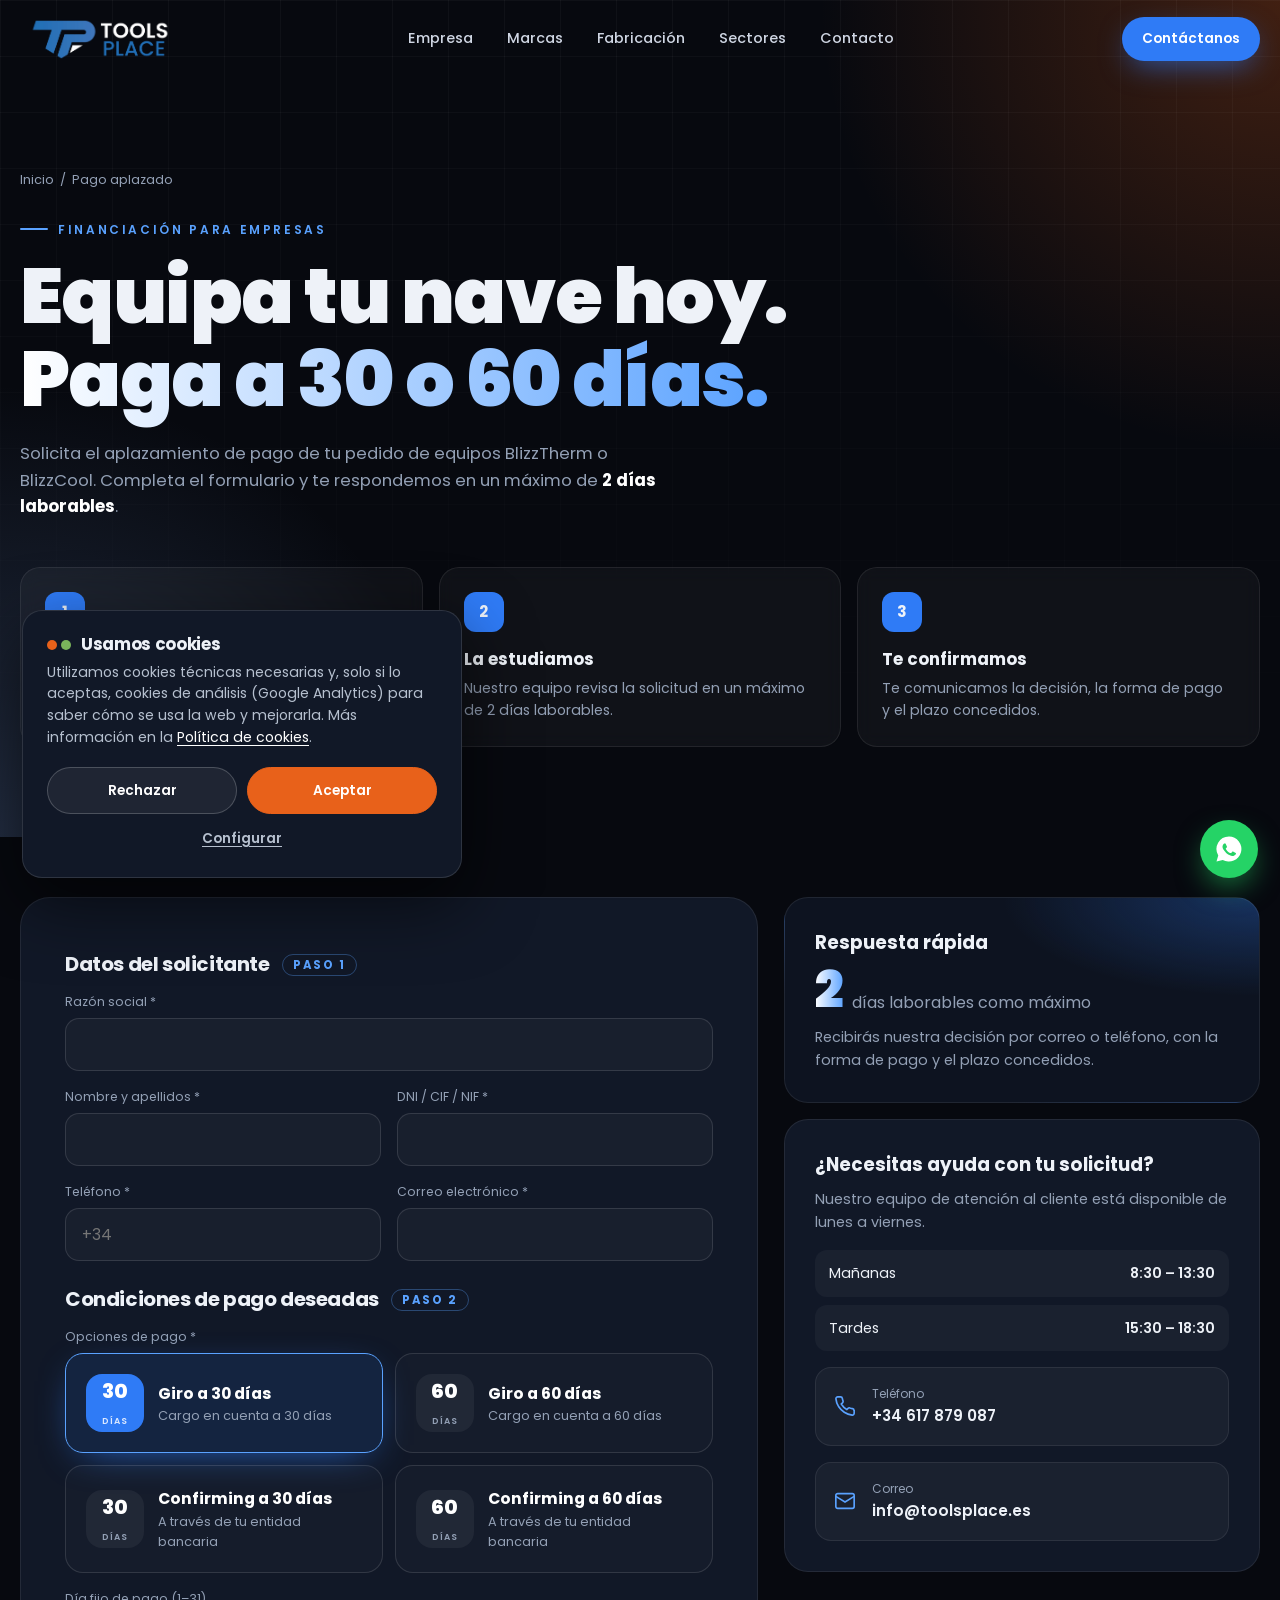
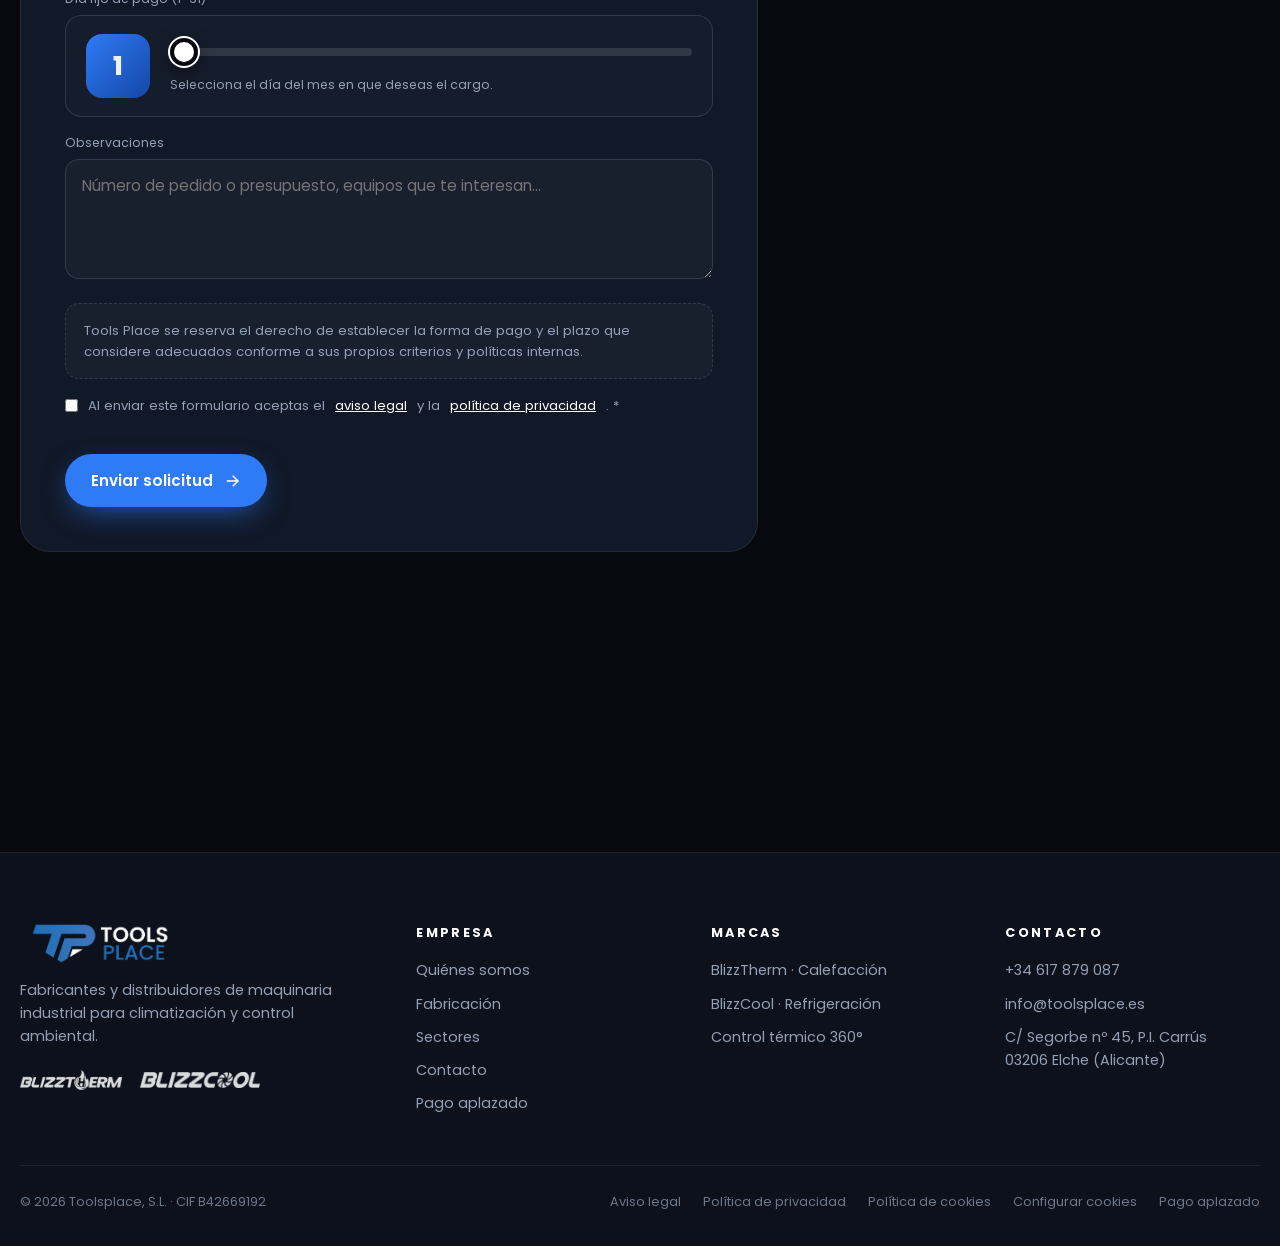
==== commit 1ae6cf8a: "Portada adaptada a móvil y barras táctiles - Hero en móvil: el alto lo marca el contenido; control y" ====
--- a/aplazamiento-de-pago.html
+++ b/aplazamiento-de-pago.html
@@ -5,9 +5,7 @@
 <meta name="viewport" content="width=device-width, initial-scale=1">
 <title>Aplazamiento de pago | Tools Place</title>
 <meta name="description" content="Solicita el aplazamiento de pago de tus pedidos de Tools Place (BlizzTherm y BlizzCool): giro o confirming a 30 o 60 días. Respuesta en un máximo de 2 días laborables.">
-<link rel="preconnect" href="https://fonts.googleapis.com">
-<link rel="preconnect" href="https://fonts.gstatic.com" crossorigin>
-<link href="https://fonts.googleapis.com/css2?family=Poppins:wght@300;400;500;600;700;800;900&display=swap" rel="stylesheet">
+<link rel="stylesheet" href="assets/css/fonts.css">
 <style>
 :root{
   --bg:#07090F;
@@ -169,7 +167,7 @@
 .dial-center{position:absolute;inset:0;display:grid;place-items:center;text-align:center}
 .dial-center b{font-size:clamp(3rem,7vw,5rem);font-weight:900;line-height:1;font-variant-numeric:tabular-nums;transition:color .3s}
 .dial-center small{display:block;color:var(--muted);letter-spacing:.2em;text-transform:uppercase;font-size:.7rem;margin-top:8px}
-.range{width:100%;margin-top:26px;-webkit-appearance:none;appearance:none;height:10px;border-radius:10px;background:linear-gradient(90deg,var(--cool-2),var(--cool) 30%,#9aa6b8 50%,var(--heat) 70%,var(--heat-2));outline:none}
+.range{width:100%;margin-top:26px;touch-action:pan-y;-webkit-appearance:none;appearance:none;height:10px;border-radius:10px;background:linear-gradient(90deg,var(--cool-2),var(--cool) 30%,#9aa6b8 50%,var(--heat) 70%,var(--heat-2));outline:none}
 .range::-webkit-slider-thumb{-webkit-appearance:none;width:28px;height:28px;border-radius:50%;background:#fff;border:4px solid var(--bg);box-shadow:0 0 0 2px #fff,0 6px 18px rgba(0,0,0,.5);cursor:grab}
 .range::-moz-range-thumb{width:22px;height:22px;border-radius:50%;background:#fff;border:4px solid var(--bg);cursor:grab}
 .range-labels{display:flex;justify-content:space-between;color:var(--muted);font-size:.75rem;margin-top:10px}
@@ -319,6 +317,14 @@
 .day{display:flex;align-items:center;gap:20px;padding:18px 20px;border-radius:16px;border:1px solid rgba(255,255,255,.12);background:rgba(255,255,255,.02)}
 .day output{flex:none;width:64px;height:64px;border-radius:16px;display:grid;place-items:center;font-size:1.6rem;font-weight:800;background:linear-gradient(135deg,var(--tp),#1447a8)}
 .day .range{margin:0;background:linear-gradient(90deg,var(--tp) var(--p,0%),rgba(255,255,255,.12) var(--p,0%));height:8px}
+.xr{position:relative;display:block;padding:11px 0;cursor:pointer;touch-action:pan-y;-webkit-tap-highlight-color:transparent;-webkit-user-select:none;user-select:none;--xt:28px}
+.xr>input{pointer-events:none;margin:0!important;display:block}
+.xr>input::-webkit-slider-thumb{opacity:0}
+.xr>input::-moz-range-thumb{opacity:0}
+.xr-thumb{position:absolute;top:50%;left:calc(var(--xt) / 2 + var(--xp,0) * (100% - var(--xt)));width:var(--xt);height:var(--xt);box-sizing:border-box;border-radius:50%;background:#fff;border:4px solid var(--bg);box-shadow:0 0 0 2px #fff,0 6px 18px rgba(0,0,0,.5);transform:translate(-50%,-50%);pointer-events:none}
+.xr:focus-within .xr-thumb{box-shadow:0 0 0 2px #fff,0 0 0 7px rgba(255,255,255,.25),0 6px 18px rgba(0,0,0,.5)}
+@media (max-width:640px){.xr{--xt:34px;padding:14px 0}}
+
 .day small{display:block;color:var(--muted);font-size:.78rem;margin-top:8px}
 .pnote{grid-column:1/-1;font-size:.82rem;color:var(--muted);padding:16px 18px;border-radius:14px;background:rgba(255,255,255,.03);border:1px dashed rgba(255,255,255,.12)}
 .aside{position:sticky;top:100px;display:grid;gap:16px}
@@ -461,6 +467,25 @@
 document.querySelectorAll('.rv').forEach(el=>io.observe(el));
 const d=document.getElementById('dia'),o=document.getElementById('diaOut');
 const u=()=>{o.textContent=d.value;d.style.setProperty('--p',((d.value-1)/30*100)+'%')};d.addEventListener('input',u);u();
+/* barra propia: la bola la dibujamos nosotros (siempre centrada) y el toque, el arrastre y el clic
+   funcionan igual en ordenador, Android e iPhone. El <input> nativo queda debajo, invisible, para el teclado. */
+function xRange(input){
+  const w=document.createElement('span'),th=document.createElement('span');
+  w.className='xr';th.className='xr-thumb';input.parentNode.insertBefore(w,input);w.appendChild(input);w.appendChild(th);
+  const min=+input.min,max=+input.max,step=+input.step||1;
+  const pos=()=>w.style.setProperty('--xp',(input.value-min)/(max-min));
+  const set=x=>{const b=input.getBoundingClientRect(),t=th.offsetWidth,p=Math.min(1,Math.max(0,(x-b.left-t/2)/(b.width-t))),v=Math.round((min+p*(max-min))/step)*step;
+    if(+input.value!==v){input.value=v;input.dispatchEvent(new Event('input',{bubbles:true}))}pos()};
+  let drag=false,sx=0,sy=0,lock=null;
+  w.addEventListener('pointerdown',e=>{if(e.button>0)return;drag=true;try{w.setPointerCapture(e.pointerId)}catch(_){}set(e.clientX);input.focus({preventScroll:true})});
+  w.addEventListener('pointermove',e=>{if(drag)set(e.clientX)});
+  ['pointerup','pointercancel'].forEach(n=>w.addEventListener(n,()=>drag=false));
+  /* iPhone: si Safari cancela el puntero, seguimos con los eventos táctiles; el gesto vertical sigue haciendo scroll */
+  w.addEventListener('touchstart',e=>{const t=e.touches[0];sx=t.clientX;sy=t.clientY;lock=null;set(sx)},{passive:true});
+  w.addEventListener('touchmove',e=>{const t=e.touches[0];if(lock===null)lock=Math.abs(t.clientX-sx)>=Math.abs(t.clientY-sy);if(lock){e.preventDefault();set(t.clientX)}},{passive:false});
+  input.addEventListener('input',pos);pos();
+}
+xRange(d);
 
 /* Envío de formularios (FormSubmit) */
 function wireForm(form,okMsg){
--- a/assets/css/fonts.css
+++ b/assets/css/fonts.css
@@ -0,0 +1,7 @@
+/* Poppins (SIL Open Font License) · alojada localmente, subconjunto latin */
+@font-face{font-family:'Poppins';font-style:normal;font-weight:400;font-display:swap;src:url('../fonts/poppins-400.woff2') format('woff2');unicode-range:U+0000-00FF, U+0131, U+0152-0153, U+02BB-02BC, U+02C6, U+02DA, U+02DC, U+0304, U+0308, U+0329, U+2000-206F, U+20AC, U+2122, U+2191, U+2193, U+2212, U+2215, U+FEFF, U+FFFD}
+@font-face{font-family:'Poppins';font-style:normal;font-weight:500;font-display:swap;src:url('../fonts/poppins-500.woff2') format('woff2');unicode-range:U+0000-00FF, U+0131, U+0152-0153, U+02BB-02BC, U+02C6, U+02DA, U+02DC, U+0304, U+0308, U+0329, U+2000-206F, U+20AC, U+2122, U+2191, U+2193, U+2212, U+2215, U+FEFF, U+FFFD}
+@font-face{font-family:'Poppins';font-style:normal;font-weight:600;font-display:swap;src:url('../fonts/poppins-600.woff2') format('woff2');unicode-range:U+0000-00FF, U+0131, U+0152-0153, U+02BB-02BC, U+02C6, U+02DA, U+02DC, U+0304, U+0308, U+0329, U+2000-206F, U+20AC, U+2122, U+2191, U+2193, U+2212, U+2215, U+FEFF, U+FFFD}
+@font-face{font-family:'Poppins';font-style:normal;font-weight:700;font-display:swap;src:url('../fonts/poppins-700.woff2') format('woff2');unicode-range:U+0000-00FF, U+0131, U+0152-0153, U+02BB-02BC, U+02C6, U+02DA, U+02DC, U+0304, U+0308, U+0329, U+2000-206F, U+20AC, U+2122, U+2191, U+2193, U+2212, U+2215, U+FEFF, U+FFFD}
+@font-face{font-family:'Poppins';font-style:normal;font-weight:800;font-display:swap;src:url('../fonts/poppins-800.woff2') format('woff2');unicode-range:U+0000-00FF, U+0131, U+0152-0153, U+02BB-02BC, U+02C6, U+02DA, U+02DC, U+0304, U+0308, U+0329, U+2000-206F, U+20AC, U+2122, U+2191, U+2193, U+2212, U+2215, U+FEFF, U+FFFD}
+@font-face{font-family:'Poppins';font-style:normal;font-weight:900;font-display:swap;src:url('../fonts/poppins-900.woff2') format('woff2');unicode-range:U+0000-00FF, U+0131, U+0152-0153, U+02BB-02BC, U+02C6, U+02DA, U+02DC, U+0304, U+0308, U+0329, U+2000-206F, U+20AC, U+2122, U+2191, U+2193, U+2212, U+2215, U+FEFF, U+FFFD}
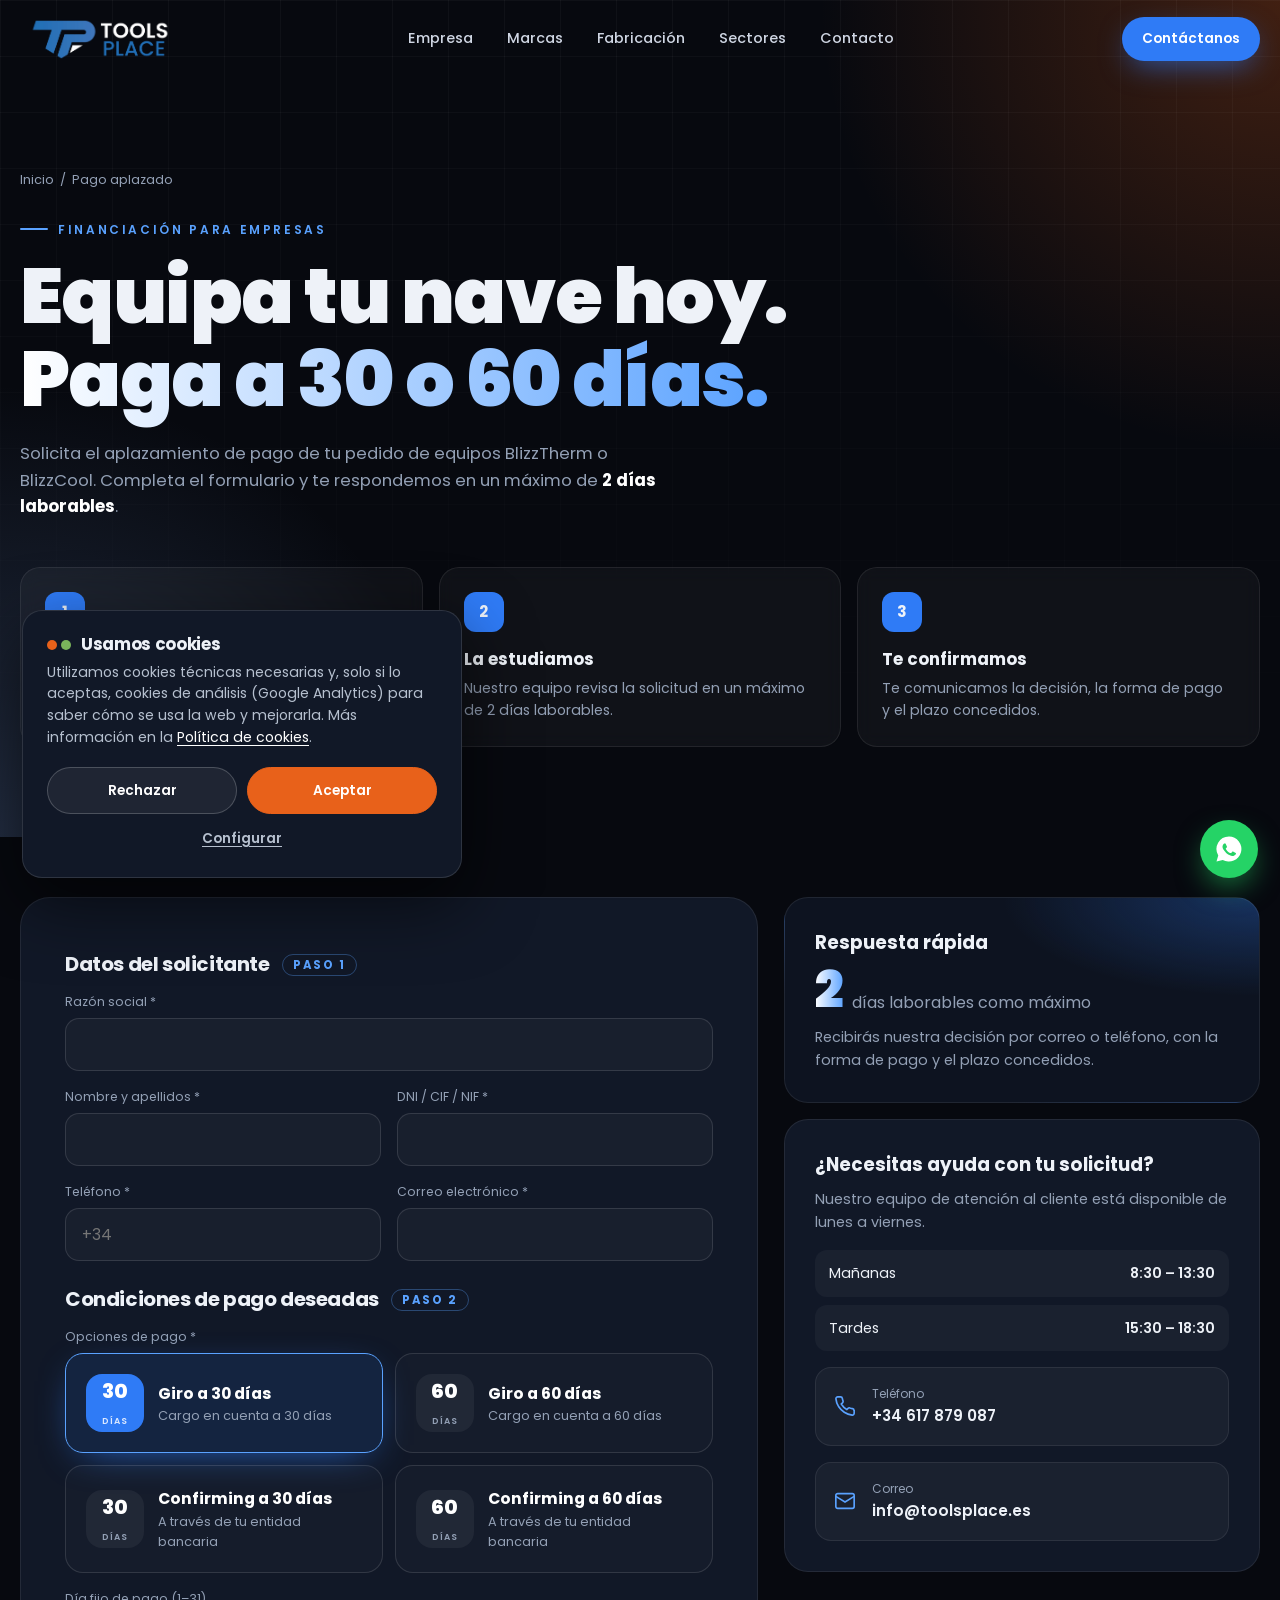
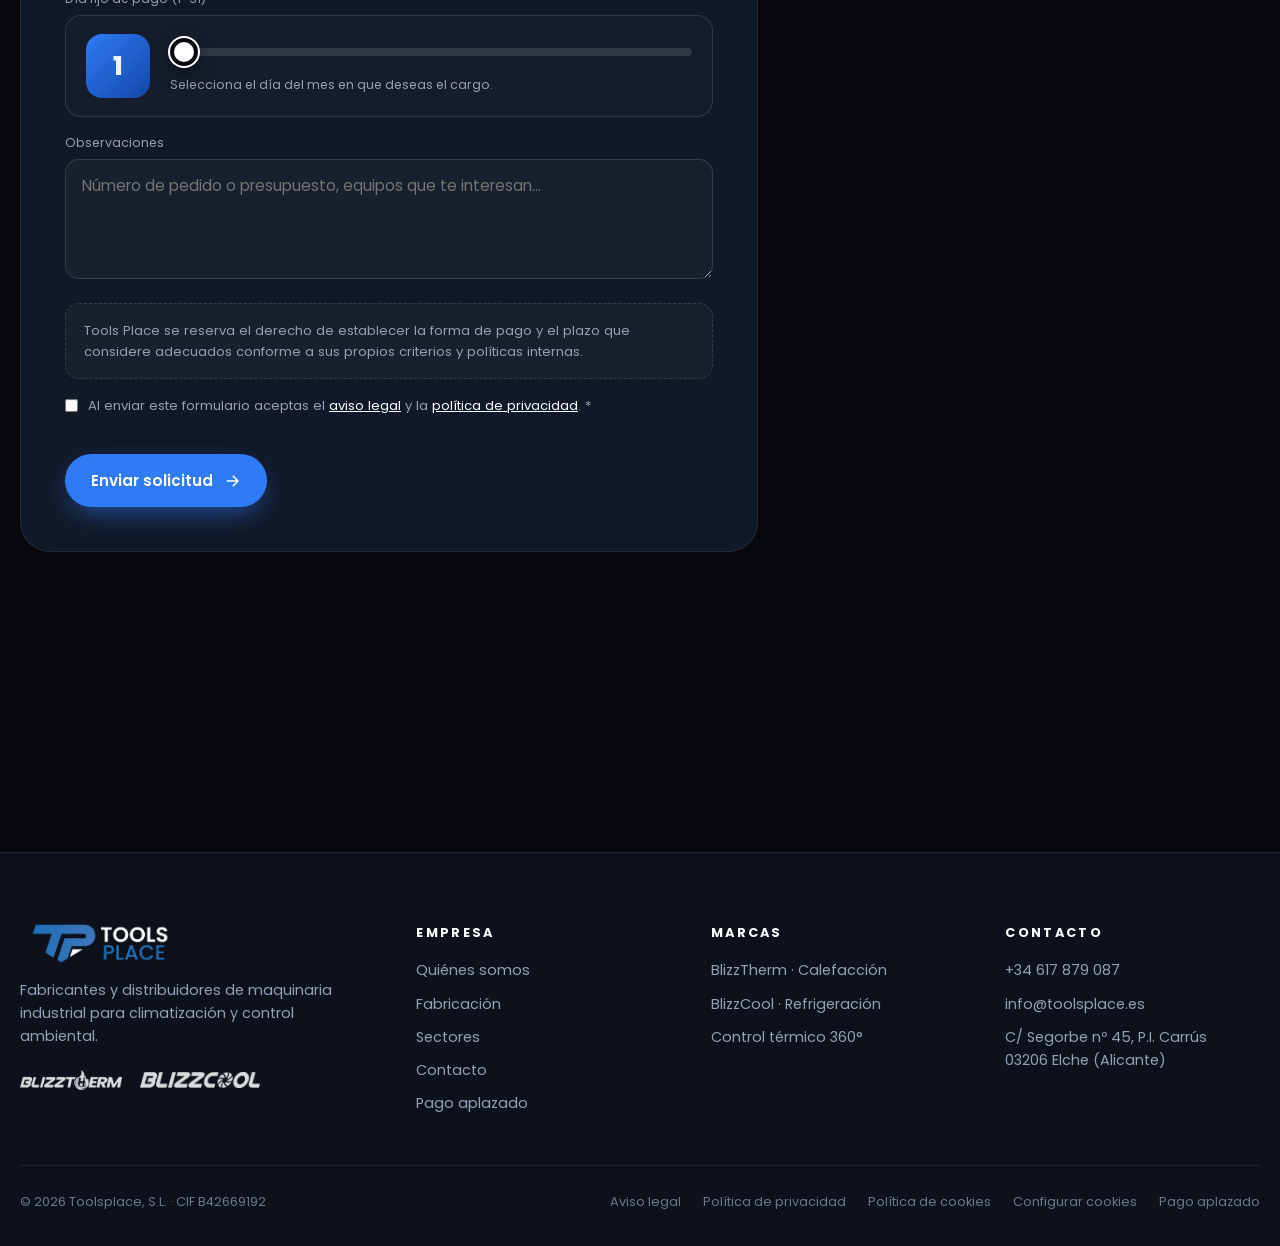
==== commit d4c1ef19: "Formularios: texto de la casilla de privacidad seguido - El texto de la casilla va en un solo bloque" ====
--- a/aplazamiento-de-pago.html
+++ b/aplazamiento-de-pago.html
@@ -410,7 +410,7 @@
       </div>
       <div class="full"><label for="obs">Observaciones</label><textarea id="obs" name="Observaciones" placeholder="Número de pedido o presupuesto, equipos que te interesan…"></textarea></div>
       <p class="pnote">Tools Place se reserva el derecho de establecer la forma de pago y el plazo que considere adecuados conforme a sus propios criterios y políticas internas.</p>
-      <label class="check full"><input type="checkbox" name="Aviso legal y privacidad" value="Aceptado" required> Al enviar este formulario aceptas el <a href="aviso-legal.html" target="_blank" style="color:#fff;text-decoration:underline">aviso legal</a> y la <a href="politica-de-privacidad.html" target="_blank" style="color:#fff;text-decoration:underline">política de privacidad</a>. *</label>
+      <label class="check full"><input type="checkbox" name="Aviso legal y privacidad" value="Aceptado" required> <span>Al enviar este formulario aceptas el <a href="aviso-legal.html" target="_blank" style="color:#fff;text-decoration:underline">aviso legal</a> y la <a href="politica-de-privacidad.html" target="_blank" style="color:#fff;text-decoration:underline">política de privacidad</a>. *</span></label>
       <p class="fstatus full" role="status" aria-live="polite"></p>
       <div class="full"><button class="btn btn-primary" type="submit">Enviar solicitud <svg viewBox="0 0 24 24" fill="none" stroke="currentColor" stroke-width="2"><path d="M5 12h14M13 5l7 7-7 7"/></svg></button></div>
     </form>
@@ -501,6 +501,7 @@
       form.reset();form.dispatchEvent(new Event('reset-ui'));
       st.textContent=okMsg;st.classList.add('ok');btn.innerHTML=label;
     }catch(err){
+      console.warn('Formulario no enviado:',err.message);
       st.textContent='No se ha podido enviar. Inténtalo de nuevo o escríbenos a info@toolsplace.es / +34 617 879 087.';st.classList.add('err');btn.innerHTML=label;
     }finally{btn.disabled=false}
   });
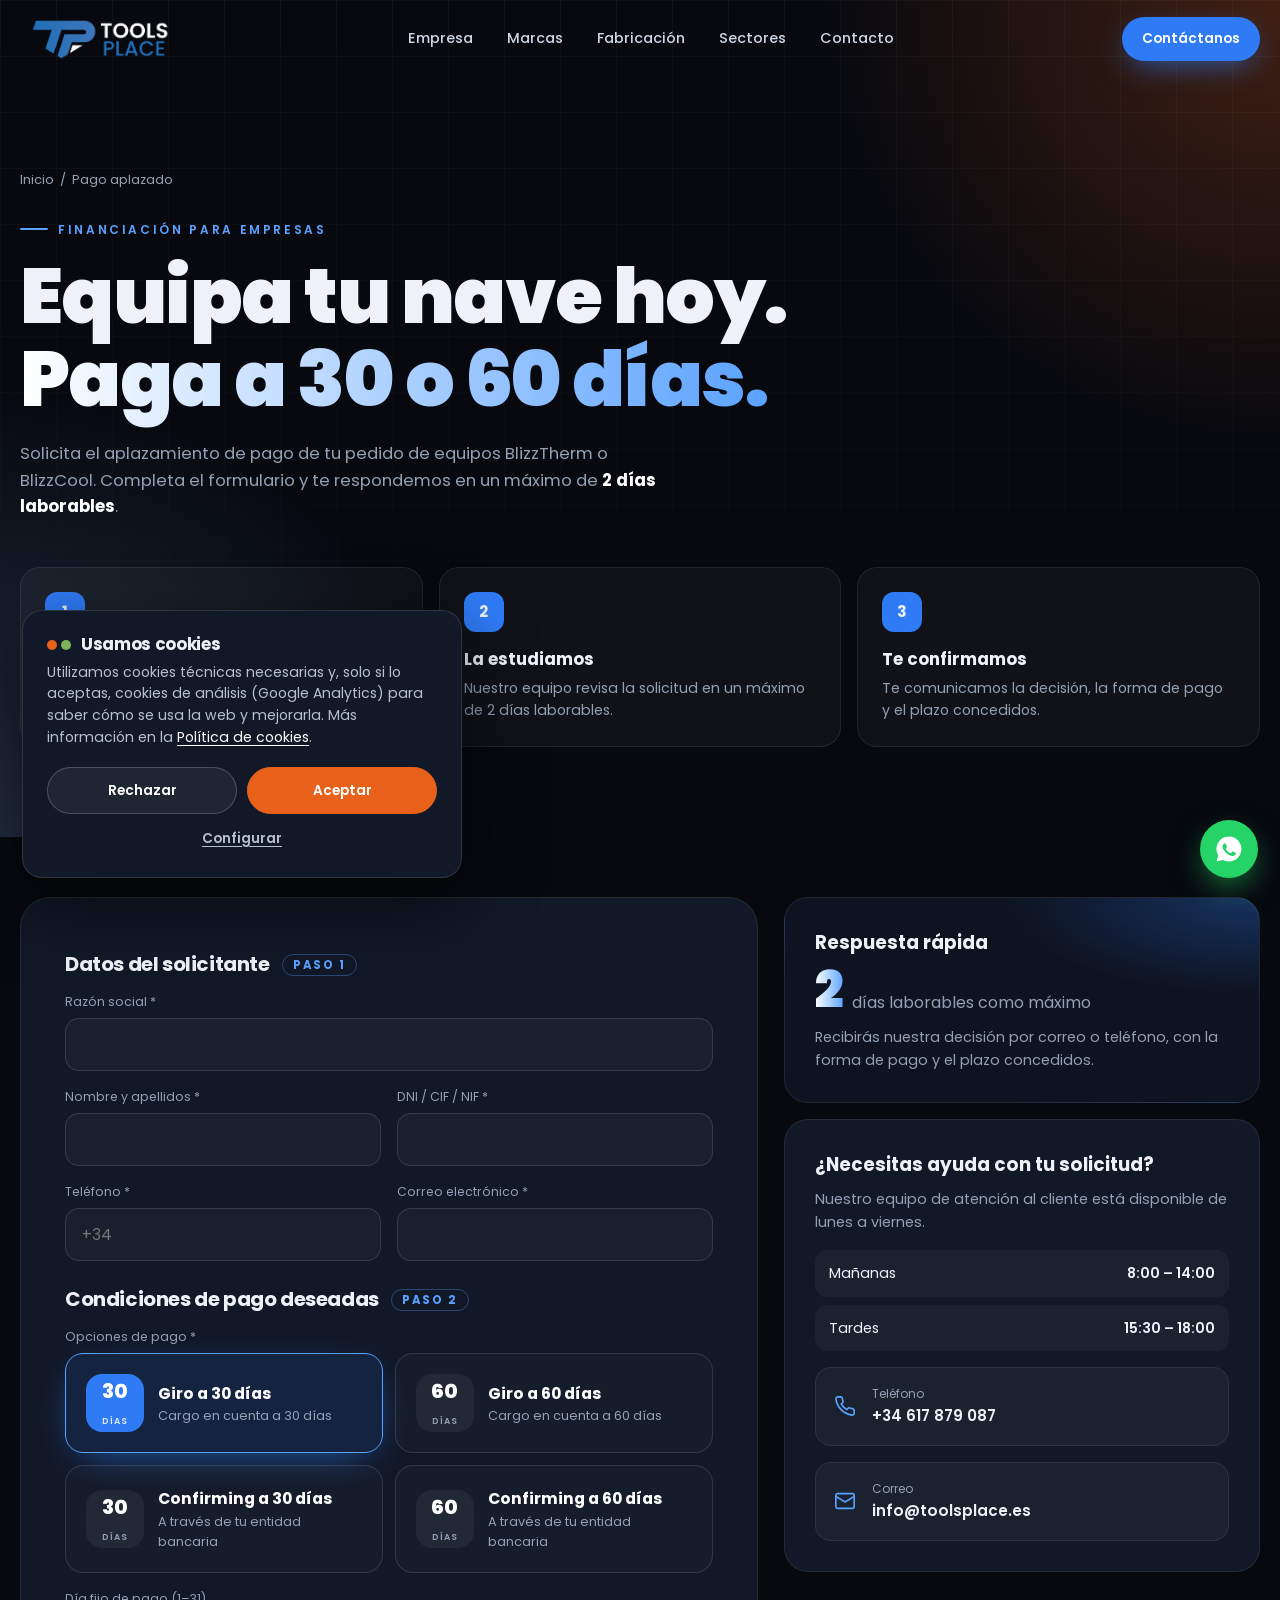
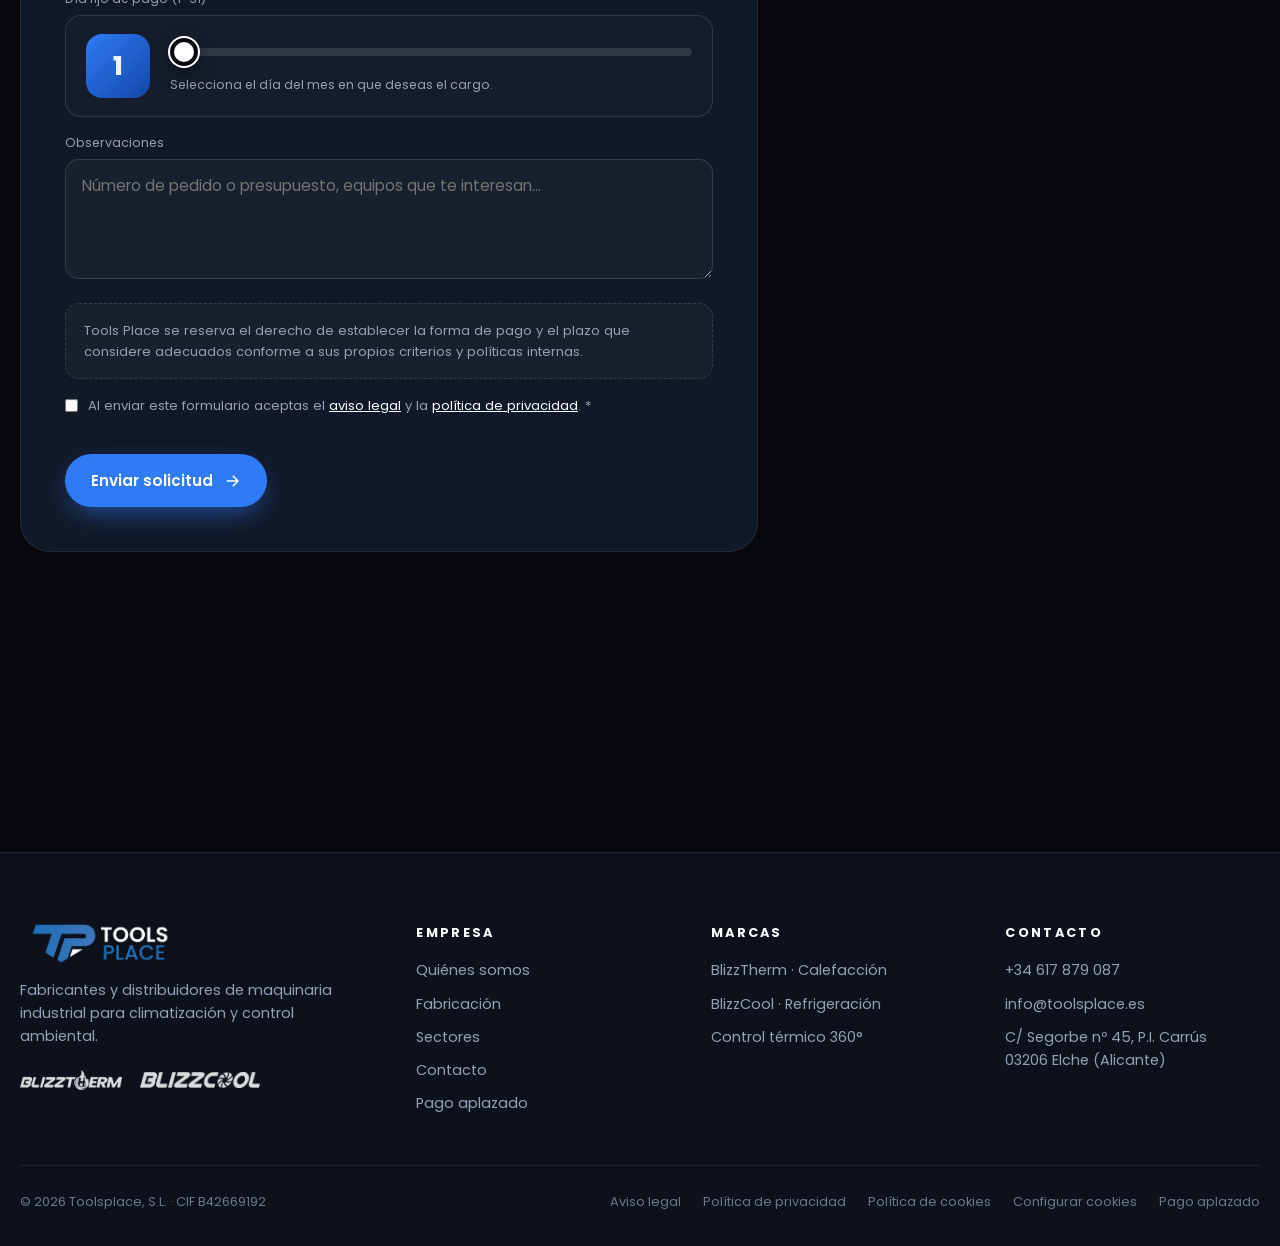
==== commit 5508f33c: "Formularios por PHP en el Plesk, menú móvil animado y ajustes - enviar.php: los formularios se envía" ====
--- a/aplazamiento-de-pago.html
+++ b/aplazamiento-de-pago.html
@@ -59,7 +59,11 @@
 .nav ul a:hover{color:#fff}.nav ul a:hover::after{width:100%}
 .nav .btn{padding:11px 20px;font-size:.85rem}
 .burger{display:none;background:none;border:0;width:42px;height:42px;cursor:pointer}
-.burger span{display:block;width:24px;height:2px;background:#fff;margin:5px auto;transition:.3s}
+.burger span{display:block;width:24px;height:2px;background:#fff;margin:5px auto;border-radius:2px;transition:transform .35s var(--ease),opacity .25s}
+/* hamburguesa -> X */
+.nav.open .burger span:nth-child(1){transform:translateY(7px) rotate(45deg)}
+.nav.open .burger span:nth-child(2){opacity:0;transform:scaleX(0)}
+.nav.open .burger span:nth-child(3){transform:translateY(-7px) rotate(-45deg)}
 
 /* ---------- HERO (split frío / calor) ---------- */
 .hero{position:relative;height:100vh;min-height:720px;overflow:hidden;--split:50%;cursor:ew-resize;user-select:none}
@@ -222,6 +226,8 @@
 form .full{grid-column:1/-1}
 label{font-size:.78rem;color:var(--muted);display:block;margin-bottom:6px}
 input:not([type=range]),select,textarea{width:100%;padding:14px 16px;border-radius:14px;border:1px solid rgba(255,255,255,.12);background:rgba(255,255,255,.03);color:#fff;font-family:inherit;font-size:.95rem;transition:border-color .3s,background .3s}
+/* iPhone/iPad: sin zoom al tocar los campos (Safari amplía si la letra es menor de 16 px) */
+@supports (-webkit-touch-callout:none){input:not([type=range]),select,textarea{font-size:16px}}
 input:not([type=range]):focus,select:focus,textarea:focus{outline:none;border-color:var(--tp-2);background:rgba(90,162,255,.06)}
 select option{background:var(--panel)}
 textarea{min-height:120px;resize:vertical}
@@ -265,9 +271,16 @@
   .fgrid{grid-template-columns:1fr 1fr}
 }
 @media (max-width:860px){
-  .nav ul,.nav .btn{display:none}
+  .nav .btn{display:none}
   .burger{display:block}
-  .nav.open ul{display:flex;flex-direction:column;position:absolute;top:78px;left:0;right:0;padding:26px 20px;gap:22px;background:rgba(7,9,15,.97);border-bottom:1px solid var(--line);font-size:1.05rem}
+  /* menú móvil: aparece deslizando y los enlaces entran escalonados */
+  .nav ul{flex-direction:column;position:absolute;top:78px;left:0;right:0;padding:26px 20px;gap:22px;background:rgba(7,9,15,.97);border-bottom:1px solid var(--line);font-size:1.05rem;
+    opacity:0;visibility:hidden;transform:translateY(-12px);pointer-events:none;transition:opacity .35s var(--ease),transform .35s var(--ease),visibility 0s linear .35s}
+  .nav.open ul{opacity:1;visibility:visible;transform:none;pointer-events:auto;transition:opacity .35s var(--ease),transform .35s var(--ease)}
+  .nav ul li{opacity:0;transform:translateY(-8px);transition:opacity .3s,transform .35s var(--ease)}
+  .nav.open ul li{opacity:1;transform:none}
+  .nav.open ul li:nth-child(2){transition-delay:.05s}.nav.open ul li:nth-child(3){transition-delay:.1s}
+  .nav.open ul li:nth-child(4){transition-delay:.15s}.nav.open ul li:nth-child(5){transition-delay:.2s}
 }
 @media (max-width:640px){
   .wrap{width:calc(100% - 32px)}
@@ -363,7 +376,7 @@
       <li><a href="index.html#contacto">Contacto</a></li>
     </ul>
     <a href="index.html#contacto" class="btn btn-primary">Contáctanos</a>
-    <button class="burger" aria-label="Menú" onclick="document.getElementById('nav').classList.toggle('open')"><span></span><span></span><span></span></button>
+    <button class="burger" type="button" aria-label="Abrir menú" aria-expanded="false"><span></span><span></span><span></span></button>
   </div>
 </header>
 
@@ -384,6 +397,7 @@
 <section class="sec" style="padding-top:60px">
   <div class="wrap pgrid">
     <form class="pform rv" id="pform" action="https://formsubmit.co/administracion@toolsplace.es" method="POST">
+        <input type="hidden" name="_form" value="aplazamiento">
         <input type="hidden" name="_subject" value="Solicitud de aplazamiento de pago · Tools Place">
         <input type="hidden" name="_cc" value="info@toolsplace.es">
         <input type="hidden" name="_template" value="table">
@@ -424,7 +438,7 @@
       <div class="acard rv d2">
         <h4>¿Necesitas ayuda con tu solicitud?</h4>
         <p>Nuestro equipo de atención al cliente está disponible de lunes a viernes.</p>
-        <div class="hours"><div><span>Mañanas</span><b>8:30 – 13:30</b></div><div><span>Tardes</span><b>15:30 – 18:30</b></div></div>
+        <div class="hours"><div><span>Mañanas</span><b>8:00 – 14:00</b></div><div><span>Tardes</span><b>15:30 – 18:00</b></div></div>
         <div class="cinfo">
           <a href="tel:+34617879087"><svg viewBox="0 0 24 24" fill="none" stroke="currentColor" stroke-width="1.8"><path d="M22 16.9v3a2 2 0 0 1-2.2 2 19.8 19.8 0 0 1-8.6-3.1 19.5 19.5 0 0 1-6-6A19.8 19.8 0 0 1 2.1 4.2 2 2 0 0 1 4.1 2h3a2 2 0 0 1 2 1.7c.1.9.4 1.8.7 2.7a2 2 0 0 1-.5 2.1L8 9.8a16 16 0 0 0 6 6l1.3-1.3a2 2 0 0 1 2.1-.4c.9.3 1.8.6 2.7.7a2 2 0 0 1 1.7 2z"/></svg><span><small>Teléfono</small><strong>+34 617 879 087</strong></span></a>
           <a href="mailto:info@toolsplace.es"><svg viewBox="0 0 24 24" fill="none" stroke="currentColor" stroke-width="1.8"><rect x="2" y="4" width="20" height="16" rx="2"/><path d="m22 7-10 6L2 7"/></svg><span><small>Correo</small><strong>info@toolsplace.es</strong></span></a>
@@ -463,6 +477,12 @@
 document.getElementById('yr').textContent=new Date().getFullYear();
 const hd=document.querySelector('header');
 const sc=()=>hd.classList.toggle('scrolled',scrollY>40);sc();addEventListener('scroll',sc,{passive:true});
+/* menú móvil: abrir/cerrar con animación y el icono pasa a X */
+const navEl=document.getElementById('nav'),burger=navEl.querySelector('.burger');
+const setMenu=o=>{navEl.classList.toggle('open',o);burger.setAttribute('aria-expanded',o);burger.setAttribute('aria-label',o?'Cerrar menú':'Abrir menú')};
+burger.addEventListener('click',()=>setMenu(!navEl.classList.contains('open')));
+navEl.querySelectorAll('ul a').forEach(a=>a.addEventListener('click',()=>setMenu(false)));
+addEventListener('keydown',e=>{if(e.key==='Escape')setMenu(false)});
 const io=new IntersectionObserver(es=>es.forEach(e=>{if(e.isIntersecting){e.target.classList.add('in');io.unobserve(e.target)}}),{threshold:.1});
 document.querySelectorAll('.rv').forEach(el=>io.observe(el));
 const d=document.getElementById('dia'),o=document.getElementById('diaOut');
@@ -488,16 +508,24 @@
 xRange(d);
 
 /* Envío de formularios (FormSubmit) */
+/* Envío de formularios: enviar.php en nuestro servidor (Plesk), igual que catalogo.blizzcool.es.
+   Donde no hay PHP (vista previa en GitHub Pages o en local) se usa FormSubmit como respaldo. */
+async function sendForm(form){
+  const r=await fetch('enviar.php',{method:'POST',body:new FormData(form),headers:{'Accept':'application/json'}}).catch(()=>null);
+  const j=r&&(r.headers.get('content-type')||'').includes('application/json')?await r.json().catch(()=>null):null;
+  if(j){if(!j.ok)throw new Error(j.error||'send-failed');return}
+  const data=Object.fromEntries(new FormData(form).entries());
+  const f=await fetch(form.action.replace('formsubmit.co/','formsubmit.co/ajax/'),{method:'POST',headers:{'Content-Type':'application/json','Accept':'application/json'},body:JSON.stringify(data)});
+  const k=await f.json().catch(()=>({}));
+  if(!f.ok||k.success===false||k.success==='false')throw new Error(k.message||'Error');
+}
 function wireForm(form,okMsg){
   const btn=form.querySelector('button[type=submit]'),label=btn.innerHTML,st=form.querySelector('.fstatus');
   form.addEventListener('submit',async e=>{
     e.preventDefault();
     btn.disabled=true;btn.textContent='Enviando…';st.textContent='';st.className='fstatus full';
     try{
-      const data=Object.fromEntries(new FormData(form).entries());
-      const r=await fetch(form.action.replace('formsubmit.co/','formsubmit.co/ajax/'),{method:'POST',headers:{'Content-Type':'application/json','Accept':'application/json'},body:JSON.stringify(data)});
-      const j=await r.json().catch(()=>({}));
-      if(!r.ok||j.success===false||j.success==='false')throw new Error(j.message||'Error');
+      await sendForm(form);
       form.reset();form.dispatchEvent(new Event('reset-ui'));
       st.textContent=okMsg;st.classList.add('ok');btn.innerHTML=label;
     }catch(err){
